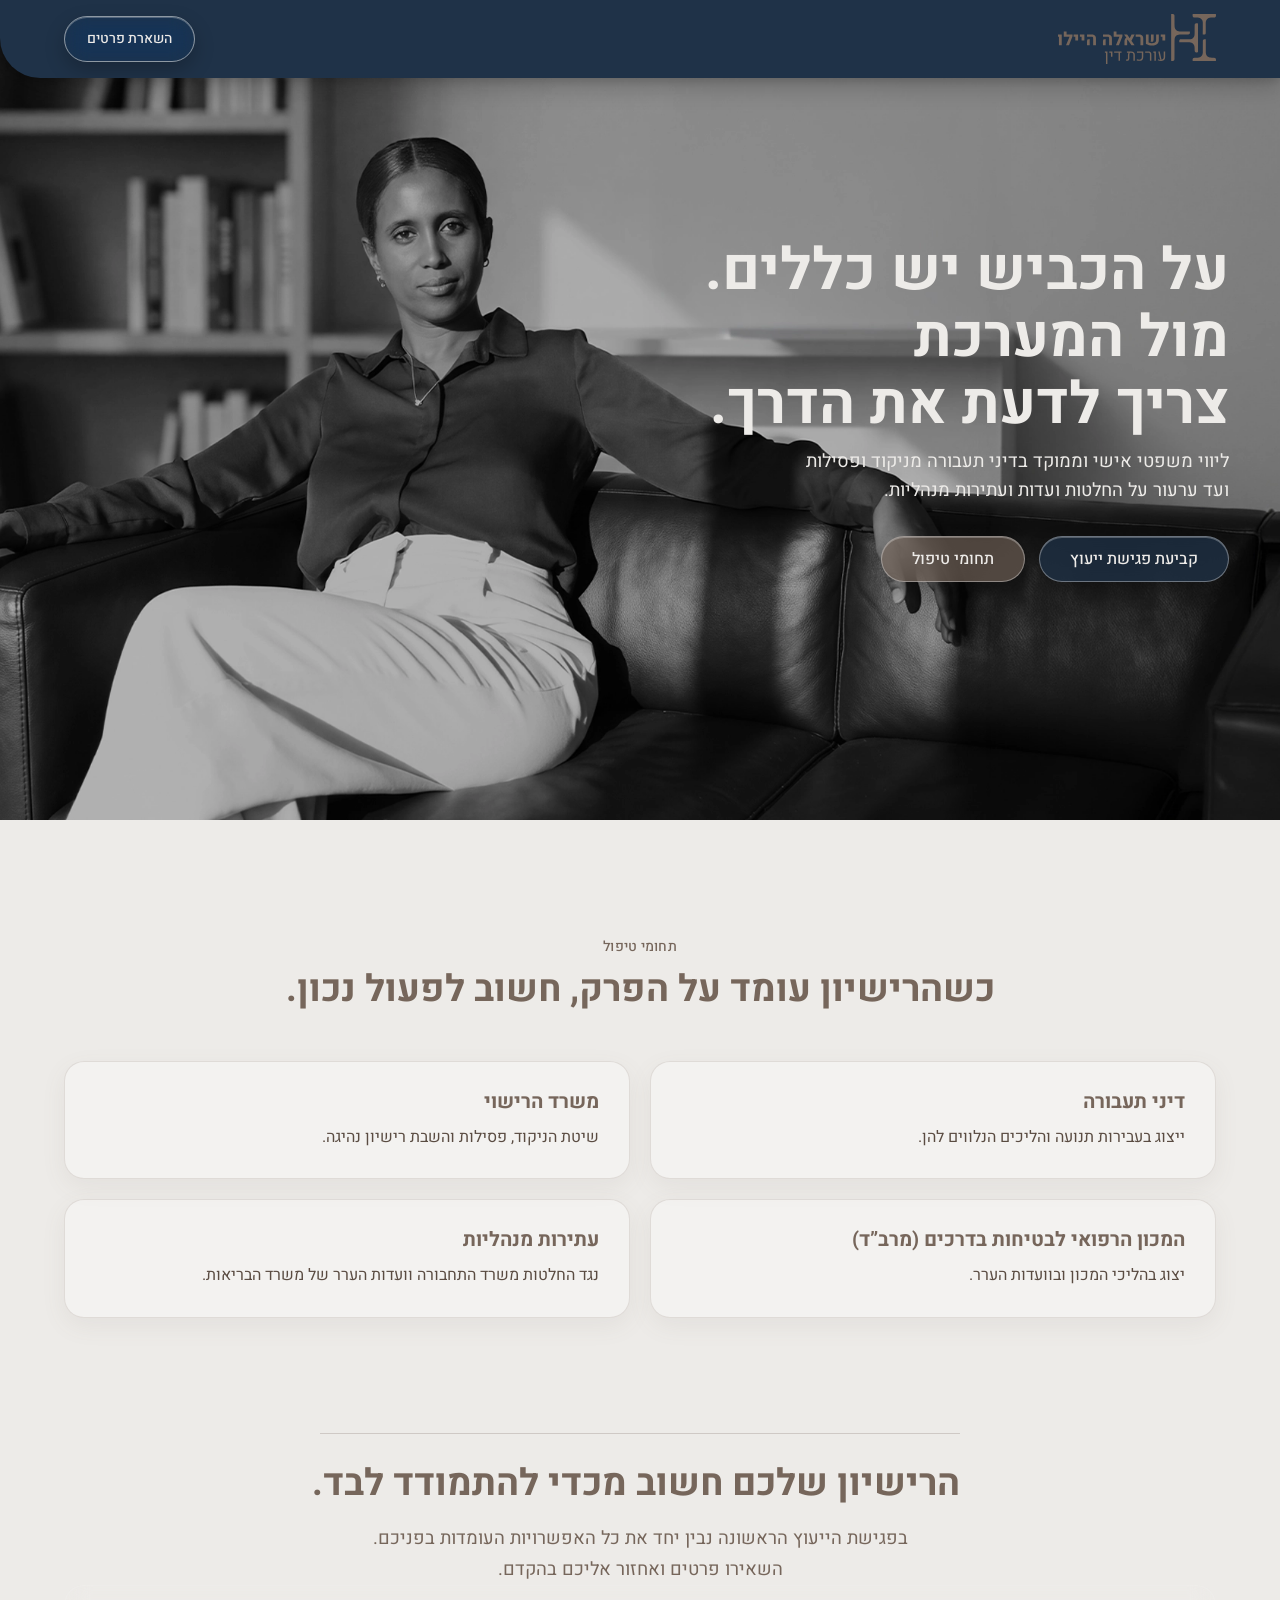
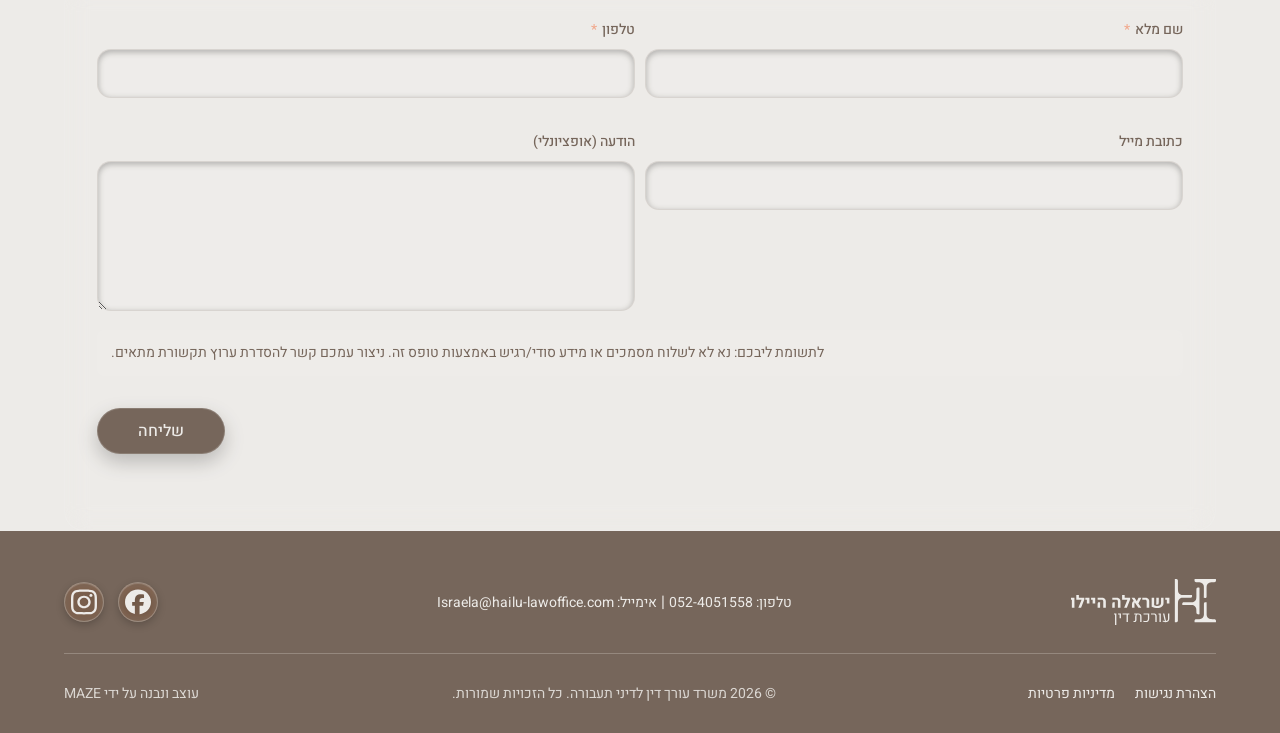
==== index.html @ 89abc69c "Update index.html" ====
<!DOCTYPE html>
<html lang="he" dir="rtl">
<head> 
  <meta charset="UTF-8">
  <meta name="viewport" content="width=device-width, initial-scale=1">
  <title>ישראלה היילו | עורכת דין לדיני תעבורה</title>
  <meta name="description" content="ליווי משפטי אישי וממוקד בדיני תעבורה — פסילות רישיון, ועדות ערר, מרכ״ד ועתירות מנהליות. עו״ד ישראלה היילו.">
  <link rel="canonical" href="https://PLACEHOLDER-DOMAIN.co.il/">

  <!-- Open Graph -->
  <meta property="og:type" content="website">
  <meta property="og:locale" content="he_IL">
  <meta property="og:site_name" content="ישראלה היילו | עורכת דין">
  <meta property="og:title" content="ישראלה היילו | עורכת דין לדיני תעבורה">
  <meta property="og:description" content="ליווי משפטי אישי וממוקד בדיני תעבורה — פסילות רישיון, ועדות ערר, מרב״ד ועתירות מנהליות.">
  <meta property="og:url" content="https://PLACEHOLDER-DOMAIN.co.il/">
  <meta property="og:image" content="https://PLACEHOLDER-DOMAIN.co.il/assets/images/hero-mobile.webp">

  <link rel="icon" href="assets/icons/favicon-new.svg" type="image/svg+xml">

  <!-- Fonts: Heebo, weights 400/500/700 -->
  <link rel="preconnect" href="https://fonts.googleapis.com">
  <link rel="preconnect" href="https://fonts.gstatic.com" crossorigin>
  <link href="https://fonts.googleapis.com/css2?family=Heebo:wght@400;500;700&display=swap" rel="stylesheet">

  <!-- Preload the hero image (same asset used at every breakpoint now) -->
  <link rel="preload" as="image" href="assets/images/hero-mobile.webp" fetchpriority="high">

  <link rel="stylesheet" href="css/reset.css">
  <link rel="stylesheet" href="css/variables.css">
  <link rel="stylesheet" href="css/styles.css">
</head>
<body>

  <a href="#main" class="skip-link sr-only-focusable">דלג לתוכן הראשי</a>

  <header class="site-header">
    <div class="container site-header__inner">
      <a href="#hero" class="site-header__logo-link" aria-label="ישראלה היילו, עורכת דין — לעמוד הבית">
        <img src="assets/icons/logo.svg" alt="ישראלה היילו, עורכת דין" class="site-header__logo">
      </a>
      <a href="#contact" class="btn btn--primary btn--glass site-header__cta">השארת פרטים</a>
    </div>
  </header>

  <main id="main">

    <!-- ============ HERO ============ -->
    <section class="hero" id="hero" aria-label="פתיחה">
      <div class="hero__media">
        <img
          src="assets/images/hero-mobile.webp"
          alt="עורכת דין ישראלה היילו עומדת בלבוש מקצועי ומחזיקה תיק עור עם לוגו המשרד"
          class="hero__image"
          width="1000"
          height="1674"
          fetchpriority="high"
        >
      </div>

      <div class="hero__content container">
        <div class="hero__text-col">
          <div class="hero__intro">
<h1 class="hero__heading">
  <span class="hero__heading-desktop">על הכביש יש כללים.<br>מול המערכת<br>צריך לדעת את הדרך.</span>
  <span class="hero__heading-mobile">על הכביש יש כללים.<br>מול המערכת<br>צריך לדעת את הדרך.</span>
</h1>
            <p class="hero__subheading">
              ליווי משפטי אישי וממוקד בדיני תעבורה מניקוד ופסילות<br class="desktop-break"> ועד ערעור על החלטות ועדות ועתירות מנהליות.
            </p>
          </div>
          <div class="hero__actions">
            <a href="#contact" class="btn btn--primary btn--glass">קביעת פגישת ייעוץ</a>
            <a href="#services" class="btn btn--secondary btn--glass">תחומי טיפול</a>
          </div>
        </div>
      </div>
    </section>

    <!-- ============ SERVICES ============ -->
    <section class="services" id="services" aria-labelledby="services-heading">
      <div class="container">
        <div class="services__intro">
          <p class="eyebrow">תחומי טיפול</p>
          <h2 id="services-heading">כשהרישיון עומד על הפרק,<br class="services__break"> חשוב לפעול נכון.</h2>
        </div>

        <ul class="services__grid">
          <li class="service-card">
            <h3>דיני תעבורה</h3>
            <p>ייצוג בעבירות תנועה והליכים הנלווים להן.</p>
          </li>
          <li class="service-card">
            <h3>משרד הרישוי </h3>
            <p>שיטת הניקוד, פסילות והשבת רישיון נהיגה.</p>
          </li>
          <li class="service-card">
            <h3>המכון הרפואי לבטיחות בדרכים (מרב”ד)</h3>
            <p>יצוג בהליכי המכון ובוועדות הערר.</p>
          </li>
          <li class="service-card">
            <h3>עתירות מנהליות </h3>
            <p>נגד החלטות משרד התחבורה וועדות הערר של משרד הבריאות.</p>
          </li>
        </ul>
        <p class="sr-only">
          תוכן ארבעת הכרטיסים לעיל הוא placeholder זהה זמנית וימולא בנפרד על ידי בעלת האתר.
        </p>
      </div>
    </section>

    <!-- ============ CTA + CONTACT FORM ============ -->
    <section class="cta" id="contact" aria-labelledby="cta-heading">
      <div class="container cta__grid">
        <div class="cta__text">
          <h2 id="cta-heading">הרישיון שלכם חשוב מכדי להתמודד לבד.</h2>
          <p>בפגישת הייעוץ הראשונה נבין יחד את כל האפשרויות העומדות בפניכם.<br> השאירו פרטים ואחזור אליכם בהקדם.</p>
        </div>

<form class="contact-form" id="contact-form" action="/contact" novalidate aria-labelledby="cta-heading">

  <input type="text" name="botcheck" style="display:none" tabindex="-1" autocomplete="off" aria-hidden="true">

  <div class="form-field form-field--name">
            <label for="name">שם מלא <span class="required-marker" aria-hidden="true">*</span></label>
            <input
              type="text"
              id="name"
              name="name"
              autocomplete="name"
              required
              aria-required="true"
              aria-describedby="name-error"
            >
            <span class="form-error" id="name-error" role="alert"></span>
          </div>

          <div class="form-field form-field--phone">
            <label for="phone">טלפון <span class="required-marker" aria-hidden="true">*</span></label>
            <input
              type="tel"
              id="phone"
              name="phone"
              autocomplete="tel"
              inputmode="numeric"
              pattern="[0-9\-+\s]*"
              required
              aria-required="true"
              aria-describedby="phone-error"
            >
            <span class="form-error" id="phone-error" role="alert"></span>
          </div>

          <div class="form-field form-field--email">
         <label for="email">כתובת מייל</label>
<input
  type="email"
  id="email"
  name="email"
  autocomplete="email"
  aria-describedby="email-error"
>
            <span class="form-error" id="email-error" role="alert"></span>
          </div>

          <div class="form-field form-field--message">
            <label for="message">הודעה (אופציונלי)</label>
            <textarea id="message" name="message" rows="4"></textarea>
          </div>

 <p class="form-privacy-note">
  לתשומת ליבכם: נא לא לשלוח מסמכים או מידע סודי/רגיש באמצעות טופס זה.
  <span class="privacy-note-break">ניצור עמכם קשר להסדרת ערוץ תקשורת מתאים.</span>
</p>

          <button type="submit" class="btn btn--submit">
            <span class="btn-label">שליחה</span>
            <span class="btn-spinner" aria-hidden="true"></span>
          </button>

          <div class="form-status" id="form-status" role="status" aria-live="polite"></div>
        </form>
      </div>
    </section>

  </main>

  <!-- ============ FOOTER ============ -->
  <footer class="site-footer">
    <div class="container">
      <div class="site-footer__top">
        <a href="#hero" aria-label="ישראלה היילו, עורכת דין — לעמוד הבית">
          <img src="assets/icons/logo-cream.svg" alt="ישראלה היילו, עורכת דין" class="site-footer__logo">
        </a>

        <p class="site-footer__contact">
          <a href="tel:+972524051558">טלפון: 052-4051558</a>
          <span aria-hidden="true"> | </span>
          <a href="mailto:Israela@hailu-lawoffice.com">אימייל: Israela@hailu-lawoffice.com</a>
        </p>

        <div class="social-row">
          <!-- FACEBOOK -->
          <a
            class="social-btn"
            href="https://www.facebook.com/people/עורכת-דין-ישראלה-היילו/61592994821496/?mibextid=wwXIfr&rdid=1VkRCuHmCIwS7mlK&share_url=https%3A%2F%2Fwww.facebook.com%2Fshare%2F185nBxqpr6%2F%3Fmibextid%3DwwXIfr%26ref%3D1"
            target="_blank"
            rel="noopener"
            aria-label="פייסבוק של ישראלה היילו, עורכת דין (נפתח בכרטיסייה חדשה)"
          >
            <svg viewBox="0 0 21 20" fill="none" xmlns="http://www.w3.org/2000/svg" aria-hidden="true">
              <path fill="currentColor" d="M10.5 0C4.70113 0 0 4.4772 0 10C0 14.6896 3.39023 18.6248 7.96363 19.7056V13.056H5.79847V10H7.96363V8.6832C7.96363 5.2796 9.58105 3.702 13.0897 3.702C13.755 3.702 14.9029 3.8264 15.3724 3.9504V6.7204C15.1246 6.6956 14.6941 6.6832 14.1595 6.6832C12.4379 6.6832 11.7726 7.3044 11.7726 8.9192V10H15.2023L14.6131 13.056H11.7726V19.9268C16.9718 19.3288 21.0004 15.1128 21.0004 10C21 4.4772 16.2989 0 10.5 0Z"/>
            </svg>
          </a>

          <!-- INSTAGRAM -->
          <a
            class="social-btn"
            href="https://www.instagram.com/israelahailu_law/"
            target="_blank"
            rel="noopener"
            aria-label="אינסטגרם של ישראלה היילו, עורכת דין (נפתח בכרטיסייה חדשה)"
          >
            <svg viewBox="0 0 21 20" fill="none" xmlns="http://www.w3.org/2000/svg" aria-hidden="true">
              <path fill="currentColor" d="M10.5 1.80078C13.3055 1.80078 13.6377 1.8125 14.741 1.85937C15.7664 1.90234 16.3201 2.06641 16.6893 2.20313C17.1773 2.38281 17.5301 2.60156 17.8951 2.94922C18.2643 3.30078 18.4898 3.63281 18.6785 4.09766C18.8221 4.44922 18.9943 4.98047 19.0395 5.95312C19.0887 7.00781 19.101 7.32422 19.101 9.99219C19.101 12.6641 19.0887 12.9805 19.0395 14.0313C18.9943 15.0078 18.8221 15.5352 18.6785 15.8867C18.4898 16.3516 18.2602 16.6875 17.8951 17.0352C17.526 17.3867 17.1773 17.6016 16.6893 17.7813C16.3201 17.918 15.7623 18.082 14.741 18.125C13.6336 18.1719 13.3014 18.1836 10.5 18.1836C7.69453 18.1836 7.36231 18.1719 6.25899 18.125C5.23359 18.082 4.67988 17.918 4.31074 17.7813C3.82266 17.6016 3.46992 17.3828 3.10488 17.0352C2.73574 16.6836 2.51016 16.3516 2.32148 15.8867C2.17793 15.5352 2.00566 15.0039 1.96055 14.0313C1.91133 12.9766 1.89902 12.6602 1.89902 9.99219C1.89902 7.32031 1.91133 7.00391 1.96055 5.95312C2.00566 4.97656 2.17793 4.44922 2.32148 4.09766C2.51016 3.63281 2.73984 3.29688 3.10488 2.94922C3.47402 2.59766 3.82266 2.38281 4.31074 2.20313C4.67988 2.06641 5.2377 1.90234 6.25899 1.85937C7.36231 1.8125 7.69453 1.80078 10.5 1.80078ZM10.5 0C7.64942 0 7.29258 0.0117188 6.17285 0.0585938C5.05723 0.105469 4.29024 0.277344 3.62578 0.523438C2.93262 0.78125 2.34609 1.12109 1.76367 1.67969C1.17715 2.23438 0.820313 2.79297 0.549609 3.44922C0.291211 4.08594 0.110742 4.8125 0.0615234 5.875C0.0123047 6.94531 0 7.28516 0 10C0 12.7148 0.0123047 13.0547 0.0615234 14.1211C0.110742 15.1836 0.291211 15.9141 0.549609 16.5469C0.820313 17.207 1.17715 17.7656 1.76367 18.3203C2.34609 18.875 2.93262 19.2188 3.62168 19.4727C4.29024 19.7188 5.05313 19.8906 6.16875 19.9375C7.28848 19.9844 7.64531 19.9961 10.4959 19.9961C13.3465 19.9961 13.7033 19.9844 14.823 19.9375C15.9387 19.8906 16.7057 19.7188 17.3701 19.4727C18.0592 19.2188 18.6457 18.875 19.2281 18.3203C19.8105 17.7656 20.1715 17.207 20.4381 16.5508C20.6965 15.9141 20.877 15.1875 20.9262 14.125C20.9754 13.0586 20.9877 12.7188 20.9877 10.0039C20.9877 7.28906 20.9754 6.94922 20.9262 5.88281C20.877 4.82031 20.6965 4.08984 20.4381 3.45703C20.1797 2.79297 19.8229 2.23438 19.2363 1.67969C18.6539 1.125 18.0674 0.78125 17.3783 0.527344C16.7098 0.28125 15.9469 0.109375 14.8313 0.0625C13.7074 0.0117188 13.3506 0 10.5 0Z"/>
              <path fill="currentColor" d="M10.5 4.86328C7.52227 4.86328 5.10645 7.16406 5.10645 10C5.10645 12.8359 7.52227 15.1367 10.5 15.1367C13.4777 15.1367 15.8936 12.8359 15.8936 10C15.8936 7.16406 13.4777 4.86328 10.5 4.86328ZM10.5 13.332C8.56816 13.332 7.00137 11.8398 7.00137 10C7.00137 8.16016 8.56816 6.66797 10.5 6.66797C12.4318 6.66797 13.9986 8.16016 13.9986 10C13.9986 11.8398 12.4318 13.332 10.5 13.332Z"/>
              <path fill="currentColor" d="M17.366 4.6601C17.366 5.32416 16.8 5.85932 16.1068 5.85932C15.4096 5.85932 14.8477 5.32025 14.8477 4.6601C14.8477 3.99603 15.4137 3.46088 16.1068 3.46088C16.8 3.46088 17.366 3.99994 17.366 4.6601Z"/>
            </svg>
          </a>
        </div>
      </div>

      <hr class="site-footer__divider">

      <div class="site-footer__legal">
        <nav aria-label="קישורים משפטיים" class="site-footer__legal-links">
          <a href="accessibility-statement.html">הצהרת נגישות</a>
          <a href="privacy-policy.html">מדיניות פרטיות</a>
        </nav>

        <p class="site-footer__copyright">© 2026 משרד עורך דין לדיני תעבורה. כל הזכויות שמורות.</p>

        <a href="https://bymaze.co.il" target="_blank" rel="noopener" class="site-footer__credit">
          עוצב ונבנה על ידי MAZE
        </a>
      </div>
    </div>
  </footer>

  <script src="js/main.js"></script>
</body>
</html>
---- css/variables.css ----
/* =========================================================
   DESIGN TOKENS
   מבוסס על מפרט Figma מאושר. כל הערכים המסומנים "מדויק"
   הגיעו ישירות מהלקוחה. ערכים המסומנים "משוער" הם הערכה
   הנדסית סבירה (glass/shadow) שממתינה לאישור סופי מול Figma.
   ========================================================= */
:root {
  /* ---- Brand colors (מדויק) ---- */
  --color-navy: #1F3248;
  --color-navy-rgb: 31, 50, 72;
  --color-brown: #76665B;
  --color-brown-rgb: 118, 102, 91;
  --color-cream: #EDEBE8;
  --color-cream-rgb: 237, 235, 232;

  /* ---- Derived text colors ----
     נבדק ידנית מול ניגודיות WCAG AA (חובה לפי בריף הנגישות):
     brown-on-cream ≈ 4.6:1 (עובר AA לטקסט רגיל)
     cream-on-navy  ≈ 11:1 (עובר AAA)
     cream-on-brown ≈ 4.6:1 (עובר AA לטקסט רגיל) */
  --color-text-on-cream: var(--color-brown);
  --color-text-on-dark: var(--color-cream);
  --color-text-muted-on-dark: rgba(var(--color-cream-rgb), 0.78);

  /* ---- Typography ---- */
  --font-family: "Heebo", "Segoe UI", system-ui, -apple-system, sans-serif;
  --fw-regular: 400;
  --fw-medium: 500;
  --fw-bold: 700;

  --fs-h1: clamp(2rem, 1.4rem + 2.8vw, 4.1rem);
  --fs-h2: clamp(1.5rem, 1.2rem + 1.4vw, 2.35rem);
  --fs-h3: clamp(1.05rem, 0.95rem + 0.4vw, 1.25rem);
  --fs-body-lg: clamp(1rem, 0.93rem + 0.3vw, 1.15rem);
  --fs-body: 1rem;
  --fs-small: 0.875rem;
  --fs-eyebrow: 0.875rem;

  --lh-heading: 1.2;
  --lh-body: 1.65;

  /* ---- Layout ---- */
  --container-max: 1280px;
  --container-padding-inline: clamp(20px, 5vw, 80px);
  --section-padding-block: clamp(56px, 9vw, 120px);

  /* ---- Radius (מדויק היכן שצוין) ---- */
  --radius-pill: 999px;
  --radius-card: 20px;
  --radius-header-corner: 37px; /* מדויק — פינה שמאלית-תחתונה של ה-Header */
  --radius-field: 14px;

  /* ---- Shadows (משוער, glassmorphism סטנדרטי) ---- */
  --shadow-drop-btn: 0 8px 20px rgba(0, 0, 0, 0.22);
  --shadow-drop-card: 0 4px 18px rgba(0, 0, 0, 0.12);
  --shadow-inner-field:
    inset 0 2px 6px rgba(0, 0, 0, 0.28),
    inset 0 1px 0 rgba(255, 255, 255, 0.06);
  --shadow-focus: 0 0 0 3px rgba(255, 255, 255, 0.9), 0 0 0 5px var(--color-navy);

  /* ---- Glass effect (משוער) ---- */
  --glass-blur: 12px;
  --glass-bg-on-photo: rgba(var(--color-cream-rgb), 0.16);
  --glass-border-on-photo: rgba(255, 255, 255, 0.35);
  --glass-bg-card: rgba(255, 255, 255, 0.08);
  --glass-border-card: rgba(255, 255, 255, 0.18);

  /* ---- Motion ---- */
  --ease-standard: cubic-bezier(0.4, 0, 0.2, 1);
  --duration-fast: 150ms;
  --duration-base: 250ms;

  /* ---- Z-index scale ---- */
  --z-header: 50;
  --z-skiplink: 100;
}
---- css/styles.css ----
/* =========================================================
   BASE
   ========================================================= */
html {
  scroll-padding-top: 100px;
  scroll-behavior: smooth;
}

body {
  font-family: var(--font-family);
  font-weight: var(--fw-regular);
  font-size: var(--fs-body);
  line-height: var(--lh-body);
  background: var(--color-cream);
  color: var(--color-text-on-cream);
  overflow-x: hidden;
}

.container {
  max-width: var(--container-max);
  margin-inline: auto;
  padding-inline: var(--container-padding-inline);
}

h1, h2, h3 {
  font-weight: var(--fw-bold);
  line-height: var(--lh-heading);
}

h2 { font-size: var(--fs-h2); }
h3 { font-size: var(--fs-h3); }

a:focus-visible,
button:focus-visible,
input:focus-visible,
textarea:focus-visible {
  outline: 3px solid var(--color-navy);
  outline-offset: 3px;
  border-radius: 4px;
}

.hero :focus-visible,
.cta :focus-visible {
  outline: 3px solid var(--color-cream);
  outline-offset: 3px;
}

/* =========================================================
   SKIP LINK (a11y)
   ========================================================= */
.skip-link {
  position: fixed;
  inset-inline-start: 12px;
  top: 12px;
  z-index: var(--z-skiplink);
  background: var(--color-navy);
  color: var(--color-cream);
  padding: 12px 20px;
  border-radius: 10px;
  font-weight: var(--fw-medium);
  transform: translateY(-150%);
  transition: transform var(--duration-base) var(--ease-standard);
}

.skip-link:focus {
  transform: translateY(0);
}

/* =========================================================
   BUTTONS
   ========================================================= */
.btn {
  display: inline-flex;
  align-items: center;
  justify-content: center;
  gap: 8px;
  height: 46px;
  box-sizing: border-box;
  padding: 15px 30px;
  border-radius: var(--radius-pill);
  font-weight: var(--fw-medium);
  font-size: var(--fs-body);
  white-space: nowrap;
  transition: transform var(--duration-fast) var(--ease-standard),
              box-shadow var(--duration-fast) var(--ease-standard),
              background-color var(--duration-fast) var(--ease-standard);
}

.btn:hover { transform: translateY(-2px); }
.btn:active { transform: translateY(0); }

.btn--glass {
  backdrop-filter: blur(var(--glass-blur)) saturate(160%);
  -webkit-backdrop-filter: blur(var(--glass-blur)) saturate(160%);
  box-shadow: var(--shadow-drop-btn), inset 0 1px 0 rgba(255, 255, 255, 0.25);
  border: 1px solid var(--glass-border-on-photo);
}

.btn--primary {
  background: rgba(var(--color-navy-rgb), 0.72);
  color: var(--color-cream);
}
.btn--primary:hover { background: rgba(var(--color-navy-rgb), 0.85); }

.btn--secondary {
  background: rgba(var(--color-brown-rgb), 0.62);
  color: var(--color-cream);
}
.btn--secondary:hover { background: rgba(var(--color-brown-rgb), 0.78); }

.btn--submit {
  width: 100%;
  background: var(--color-brown);
  color: var(--color-cream);
  backdrop-filter: blur(6px);
  -webkit-backdrop-filter: blur(6px);
  box-shadow: var(--shadow-drop-btn);
  border: 1px solid rgba(255, 255, 255, 0.15);
  position: relative;
}
.btn--submit:hover { background: #857567; }
.btn--submit:disabled { opacity: 0.7; cursor: not-allowed; transform: none; }

.btn-spinner {
  display: none;
  width: 16px;
  height: 16px;
  border-radius: 50%;
  border: 2px solid rgba(237, 235, 232, 0.4);
  border-top-color: var(--color-cream);
  animation: spin 0.7s linear infinite;
}
.is-loading .btn-spinner { display: inline-block; }
.is-loading .btn-label { opacity: 0.85; }

@keyframes spin {
  to { transform: rotate(360deg); }
}

/* =========================================================
   HEADER
   בסיסי לכל הרוחבים: פינה מעוגלת גדולה יותר, אפקט זכוכית
   (שקיפות + blur) וצל עדין — זהה במובייל ובדסקטופ.
   ========================================================= */
.site-header {
  position: fixed;      /* היה: sticky */
  top: 0;
  left: 0;               /* חדש */
  right: 0;               /* חדש */
  z-index: var(--z-header);
  background: var(--color-navy);
  border-bottom-left-radius: 40px;
  box-shadow:
    0 8px 24px rgba(0, 0, 0, 0.22),
    0 3px 8px rgba(0, 0, 0, 0.12);
}

.site-header__inner {
  display: flex;
  align-items: center;
  justify-content: space-between;
  gap: 16px;
  padding-block: 14px;
  /* ללא max-width של .container — כדי שבמסכים רחבים מאוד הלוגו
     והכפתור ימשיכו להתרווח יחסית לרוחב המסך ולא יישארו "תקועים"
     צמודים זה לזה במרכז. */
  max-width: none;
}

.site-header__logo-link {
  display: inline-flex;
  align-items: center;
}

.site-header__logo {
  height: 50px;
  width: auto;
}
.site-header__cta {
  height: 46px;
  box-sizing: border-box;
  padding-inline: 22px;
  font-size: var(--fs-small);
  background: transparent;
  color: var(--color-cream);
  border: 1.5px solid rgba(237, 235, 232, 0.55);
}
.site-header__cta:hover {
  background: rgba(237, 235, 232, 0.1);
  border-color: var(--color-cream);
}

/* =========================================================
   HERO — BASE (מובייל, ברירת מחדל)
   כותרת + טקסט במרכז למעלה, רווח, כפתורים למטה.
   התמונה משמשת כרקע מלא של הסקשן ותמיד נראית במלואה
   (object-fit: contain — לא נחתכת, לא נמתחת).
   גובה הסקשן נשלט במקום אחד: --hero-height-mobile.
   ========================================================= */
/* =========================================================
   HERO — EDITABLE VALUES
   כאן אפשר לשלוט בקלות על הטיפוגרפיה וגודל התמונה
   ========================================================= */

.hero {
  /* ---------- TYPOGRAPHY ---------- */

  /* רווח בין האותיות */
  --hero-letter-spacing-heading: 0px;
  --hero-letter-spacing-text: 0px;

  /* רווח בין השורות */
  --hero-line-height-heading: 1.15;
  --hero-line-height-text: 1.6;

  /* ---------- IMAGE SIZE ---------- */

  /* הגדלת התמונה במובייל */
  --hero-image-scale-mobile: 1.35;

  /* הגדלת התמונה בדסקטופ */
  --hero-image-scale-desktop: 1.50;
   }

/* =========================================================
   HERO — BASE / MOBILE
   ========================================================= */

.hero {
  position: relative;
  background: var(--color-cream);

  /*
   * גובה הסקשן במובייל
   */
  min-height: 760px;

  display: flex;
  align-items: stretch;
  overflow: hidden;

  /*
   * חשוב:
   * מונע מה-padding להגדיל את האלמנט מעבר לגובה שהוגדר.
   */
  box-sizing: border-box;
}

/* =========================================================
   HERO — IMAGE
   ========================================================= */

.hero__media {
  position: absolute;
  inset: 0;
  z-index: 0;

  display: flex;
  align-items: center;
  justify-content: center;

  overflow: hidden;
}

.hero__image {
  width: 100%;
  height: 100%;

  object-fit: contain;
  object-position: center center;

  /*
   * הגדלת התמונה במובייל.
   * שנה את --hero-image-scale-mobile
   * כדי להגדיל / להקטין.
   */
  transform: scale(var(--hero-image-scale-mobile));
}

/* =========================================================
   HERO — CONTENT
   ========================================================= */

.hero__content {
  position: relative;
  z-index: 2;

  width: 100%;
  min-height: 0;

  /*
   * חשוב מאוד:
   * ה-content מקבל את גובה ה-hero עצמו.
   */
  height: 760px;

  display: flex;
  flex-direction: column;

  /*
   * כותרת למעלה,
   * כפתורים למטה.
   */
  justify-content: space-between;

  padding-block: 34px 3px;

  box-sizing: border-box;
}

.hero__text-col {
  width: 100%;
  text-align: center;
}

.hero__intro {
  display: flex;
  flex-direction: column;
}

.hero__heading {
  font-size: var(--fs-h1);
  color: var(--color-cream);   /* היה: var(--color-brown); */
  margin-block-end: 8px;
  letter-spacing: var(--hero-letter-spacing-heading);
  line-height: var(--hero-line-height-heading);
}

.hero__heading-desktop {
  display: none;
}

.hero__heading-mobile {
  display: block;
}

.hero__subheading {
  font-size: var(--fs-body-lg);
  color: var(--color-cream);   /* היה: var(--color-text-on-cream); */
  max-width: none;
  margin-inline: auto;
  letter-spacing: var(--hero-letter-spacing-text);
  line-height: var(--hero-line-height-text);
}
.desktop-break {
  display: none;
}

@media (min-width: 761px) {
  .desktop-break {
    display: inline;
  }
}

/* =========================================================
   HERO — BUTTONS
   ========================================================= */

.hero__actions {
  position: relative;
  z-index: 3;

  display: flex;
  flex-direction: column;
  align-items: stretch;

  gap: 10px;

  width: 100%;
  max-width: 320px;

  margin-inline: auto;

  /*
   * הכפתורים יושבים בתחתית הסקשן
   * ונכנסים מעט לתוך התמונה.
   */
transform: translateY(0);}

.hero__actions .btn--primary {
  order: 1;
}

.hero__actions .btn--secondary {
  order: 2;
}
/* =========================================================
   HERO — DESKTOP
   ========================================================= */

@media (min-width: 1025px) {
  .hero {
    direction: ltr;
    height: 820px;
    min-height: 820px;
    max-height: 820px;
    display: flex;
    flex-direction: row;
    align-items: stretch;

    /* חדש — התמונה כרקע מלא של הסקשן */
    background-image: url('../assets/images/hero-desktop.webp');
    background-size: cover;
    background-position: center;
    background-repeat: no-repeat;
  }

  .hero__media {
    display: none; /* לא צריך יותר את עמודת התמונה הנפרדת */
  }

  .hero__content {
    order: 1;
    flex: 1 1 100%;      /* היה: flex: 0 0 65%; */
    max-width: 100%;      /* היה: max-width: 65%; */
    min-height: 0;
    height: auto;
    display: flex;
    flex-direction: column;
    align-items: center;
    justify-content: center;
    padding-inline:
      clamp(28px, 4vw, 56px)
      clamp(20px, 2.5vw, 40px);
    padding-block: 0;
    box-sizing: border-box;
    direction: rtl;
    /* הוסר: transform: translateX(50px); — לא רלוונטי יותר כשהתוכן תופס רוחב מלא */
  }

  .hero__content .hero__heading-desktop {
    display: inline;
  }

  .hero__content .hero__heading-mobile {
    display: none;
  }
   
.hero__text-col {
  width: 100%;
  max-width: 620px;
  margin-inline-start: 0;      /* היה: auto */
  margin-inline-end: auto;     /* היה: 0 */
  text-align: right;
}

  .hero__intro {
    display: block;
  }

  /* חדש — צבע הטקסט הופך לקרם על גבי התמונה */
  .hero__heading {
    color: var(--color-cream);
  }

  .hero__subheading {
    color: var(--color-cream);
    margin-inline: 0;
    margin-block-end: 30px;
  }

.hero__actions {
  position: relative;
  display: flex;
  flex-direction: row;
  align-items: center;
  justify-content: flex-start;
  gap: 14px;
  width: auto;
  max-width: none;
  margin-inline-start: 0;      /* היה: margin-inline: 0; */
  margin-inline-end: auto;     /* חדש */
  transform: none;
  direction: rtl;
}

  .hero__actions .btn--primary {
    order: 1;
  }

  .hero__actions .btn--secondary {
    order: 2;
  }
}

/* =========================================================
   HERO — TABLET / SMALL DESKTOP
   ========================================================= */

@media (min-width: 761px) and (max-width: 1024px) {

  .hero {
    direction: ltr;
    height: calc(100svh - 120px);
    min-height: 520px;
    max-height: none;

    display: flex;
    flex-direction: row;
    align-items: stretch;

    background-image: url('../assets/images/hero-tablet.webp');
    background-size: cover;
    background-position: center;
    background-repeat: no-repeat;
  }

  .hero__media {
    display: none;
  }

  .hero__content {
    order: 1;
    flex: 1 1 100%;
    max-width: 100%;
    min-height: 0;

    /* חשוב — לא 760px */
    height: auto;

    display: flex;
    flex-direction: column;
    align-items: center;
    justify-content: center;

    padding-inline: 28px;
    padding-block: 0;

    box-sizing: border-box;
    direction: rtl;
  }

  .hero__content .hero__heading-desktop {
    display: inline;
  }

  .hero__content .hero__heading-mobile {
    display: none;
  }

  .hero__text-col {
    width: 100%;
    max-width: 480px;

    margin-inline-start: 0;
    margin-inline-end: auto;

    text-align: right;
  }

  .hero__intro {
    display: block;
  }

  .hero__heading {
    color: var(--color-cream);
  }

  .hero__subheading {
    color: var(--color-cream);
    margin-inline: 0;
    margin-block-end: 30px;
  }

  .hero__actions {
    position: relative;

    display: flex;
    flex-direction: row;
    align-items: center;
    justify-content: flex-start;

    gap: 14px;

    width: auto;
    max-width: none;

    margin-inline-start: 0;
    margin-inline-end: auto;

    transform: none;
    direction: rtl;
  }

  .hero__actions .btn--primary {
    order: 1;
  }

  .hero__actions .btn--secondary {
    order: 2;
  }
}

/* =========================================================
   SERVICES SECTION
   ========================================================= */
.services {
  background: var(--color-cream);
  padding-block: var(--section-padding-block);
}

.services__intro {
  text-align: center;
  max-width: 900px;
  margin-inline: auto;
  margin-block-end: 48px;
}

.services__break {
  display: none; /* בדסקטופ: שורה אחת */
}

.eyebrow {
  font-size: var(--fs-eyebrow);
  font-weight: var(--fw-medium);
  color: var(--color-brown);
  margin-block-end: 10px;
  letter-spacing: 0.02em;
}

.services h2 {
  color: var(--color-brown);
}

.services__grid {
  display: grid;
  grid-template-columns: repeat(2, 1fr);
  gap: 20px;
}

.service-card {
  background: rgba(255, 255, 255, 0.34);
  border: 1px solid rgba(var(--color-brown-rgb), 0.16);
  border-radius: var(--radius-card);
  padding: 28px 30px;
  box-shadow:
    0 8px 24px rgba(var(--color-brown-rgb), 0.08);
}

.service-card h3 {
  color: var(--color-brown);
  margin-block-end: 10px;
}

.service-card p {
  color: #5A4C42;
  font-size: var(--fs-body);
}

.cta__text {
  width: 100%;
  max-width: 640px;
  margin-inline: auto;
  text-align: center;
   padding-top: 28px;
  border-top: 1px solid rgba(var(--color-brown-rgb), 0.25);
}

.cta__text h2 {
  color: var(--color-brown);
  margin-block-end: 18px;
  text-align: center;
}
.cta__text p {
  color: var(--color-brown);
  font-size: var(--fs-body-lg);
  max-width: none;
  margin-inline: auto;
  text-align: center;
}


/* =========================================================
   CTA — TABLET + DESKTOP
   ========================================================= */

@media (min-width: 761px) {

  .cta__text h2 {
    white-space: nowrap;
  }

}


.contact-form {
  width: 100%;
  margin-inline: auto;
  background: rgba(255, 255, 255, 0.04);
  border: 1px solid rgba(255, 255, 255, 0.08);
  backdrop-filter: blur(var(--glass-blur));
  -webkit-backdrop-filter: blur(var(--glass-blur));
  border-radius: var(--radius-card);
  padding: 32px;
  text-align: right;
  display: flex;
  flex-direction: column;
}

/* סדר בסיס (מובייל): שם, טלפון, מייל, הודעה, ואז הערת פרטיות/כפתור/סטטוס בסוף */
.form-field--name    { order: 1; }
.form-field--phone   { order: 2; }
.form-field--email   { order: 3; }
.form-field--message { order: 4; }
.contact-form .form-privacy-note { order: 10; }
.contact-form .btn--submit       { order: 11; }
.contact-form .form-status       { order: 12; }

.form-field {
  margin-block-end: 12px;
}

.form-field label {
  display: block;
  font-size: var(--fs-small);
  font-weight: var(--fw-medium);
  color: var(--color-brown);
  margin-block-end: 8px;
}

.form-field input,
.form-field textarea {
  width: 100%;
  padding: 10px 14px;
  border-radius: var(--radius-field);
  border: 1px solid rgba(var(--color-brown-rgb), 0.18);
  background: rgba(255, 255, 255, 0.05);
  color: var(--color-brown);
  box-shadow: var(--shadow-inner-field);
}

.form-field input::placeholder,
.form-field textarea::placeholder {
  color: rgba(var(--color-brown-rgb), 0.55);
}

.form-field textarea {
  resize: vertical;
  min-height: 96px;
}

.form-field input:invalid[data-touched="true"],
.form-field textarea:invalid[data-touched="true"] {
  border-color: #E29578;
}

.form-error {
  display: block;
  min-height: 1.2em;
  font-size: var(--fs-small);
  color: #F1A98D;
  margin-block-start: 6px;
}

.required-marker {
  color: #F1A98D;
  margin-inline-start: 2px;
}

.form-privacy-note {
  font-size: var(--fs-small);
  color: var(--color-brown);
  background: rgba(255, 255, 255, 0.04);
  border-inline-start: 3px solid rgba(237, 235, 232, 0.4);
  padding: 12px 14px;
  border-radius: 8px;
  margin-block-end: 22px;
  line-height: 1.6;
}

.form-status {
  margin-block-start: 14px;
  font-size: var(--fs-small);
  font-weight: var(--fw-medium);
  min-height: 1.4em;
}

.form-status[data-state="success"] { color: #9FD8B6; }
.form-status[data-state="error"] { color: #F1A98D; }

/* =========================================================
   FOOTER
   ========================================================= */

.site-footer {
  background: var(--color-brown);
  padding-block: 48px 28px;
  color: var(--color-cream);
}

.site-footer__top {
  display: flex;
  flex-wrap: wrap;
  align-items: center;
  justify-content: space-between;
  gap: 24px;
}

.site-footer__logo {
  height: 46px;
  width: auto;
   color: var(--color-cream);
}

.site-footer__contact a {
  color: var(--color-cream);
  font-size: var(--fs-small);
  transition: opacity var(--duration-fast);
}

.site-footer__contact a:hover {
  opacity: 0.7;
}

.site-footer__divider {
  border: none;
  border-top: 1px solid rgba(237, 235, 232, 0.25);
  margin-block: 28px;
}

.site-footer__legal {
  display: flex;
  flex-wrap: wrap;
  align-items: center;
  justify-content: space-between;
  gap: 16px;
}

.site-footer__legal-links {
  display: flex;
  gap: 20px;
  font-size: var(--fs-small);
}

.site-footer__legal-links a {
  color: var(--color-cream);
  transition: opacity var(--duration-fast);
}

.site-footer__legal-links a:hover,
.site-footer__legal-links a:focus-visible {
  opacity: 0.65;
  text-decoration: underline;
}

.site-footer__copyright {
  font-size: var(--fs-small);
  color: rgba(237, 235, 232, 0.85);
}

.site-footer__credit {
  font-size: var(--fs-small);
  color: rgba(237, 235, 232, 0.85);
  transition: opacity var(--duration-fast);
}

.site-footer__credit:hover,
.site-footer__credit:focus-visible {
  opacity: 0.65;
  text-decoration: underline;
}
/* =========================================================
   SOCIAL ICONS — exact spec supplied by client, מוקטן ב-2px
   ========================================================= */
.social-row{
  display:flex;
  flex-direction:row;
  align-items:center;
  justify-content:center;
  gap:14px;
}
.social-btn{
  width:40px;
  height:40px;
  display:flex;
  align-items:center;
  justify-content:center;
  text-decoration:none;
  border-radius:50%;
background: rgba(237,235,232,0.02);
border: 1px solid rgba(237,235,232,0.28);
  backdrop-filter:blur(4px) saturate(180%);
  -webkit-backdrop-filter:blur(4px) saturate(180%);
  box-shadow:
    0 3px 8px rgba(0,0,0,0.20),
    inset 0 1px 0 rgba(255,255,255,0.15);
  color: var(--color-cream);
  -webkit-tap-highlight-color:
    rgba(237,235,232,0.15);
  transition: transform var(--duration-fast) var(--ease-standard);
}
.social-btn:hover,
.social-btn:focus-visible{
  transform: translateY(-2px);
}
.social-btn svg{
  width:26px;
  height:26px;
  display:block;
  filter:drop-shadow(
    0 2px 4px rgba(0,0,0,0.25)
  );
}
@media (max-height:700px){
  .social-btn{
    width:36px;
    height:36px;
  }
  .social-btn svg{
    width:23px;
    height:23px;
  }
}

/* =========================================================
   LEGAL PAGES (accessibility statement / privacy policy)
   ========================================================= */
.legal-page {
  padding-block: 140px 96px;
}

.legal-page .container {
  max-width: 820px;
}

.legal-page h1 {
  font-size: var(--fs-h1);
  color: var(--color-brown);
  margin-block-end: 12px;
}

.legal-page__updated {
  font-size: var(--fs-small);
  color: rgba(var(--color-brown-rgb), 0.8);
  margin-block-end: 40px;
}

.legal-page section {
  margin-block-end: 36px;
}

.legal-page h2 {
  font-size: 1.35rem;
  color: var(--color-brown);
  margin-block-end: 12px;
}

.legal-page p,
.legal-page li {
  color: #4A4038;
  margin-block-end: 12px;
}

.legal-page ul {
  padding-inline-start: 1.4em;
  list-style: disc;
}

.legal-page .placeholder {
  display: inline-block;
  background: rgba(var(--color-brown-rgb), 0.12);
  border: 1px dashed rgba(var(--color-brown-rgb), 0.5);
  border-radius: 6px;
  padding: 2px 8px;
  font-size: 0.92em;
}

.legal-page__back {
  display: inline-flex;
  align-items: center;
  gap: 6px;
  margin-block-end: 32px;
  color: var(--color-brown);
  font-weight: var(--fw-medium);
}
.legal-page__back:hover { text-decoration: underline; }

/* =========================================================
   RESPONSIVE — MOBILE (≤760px)
   ========================================================= */
@media (max-width: 760px) {

   .form-privacy-note {
  text-align: center;
}
   
  .site-header__inner {
    padding-block: 8px 16px;
  }

  .site-header__logo {
    height: 42px;
  }

  .site-header__cta {
    padding: 9px 16px;
    font-size: 0.8rem;
  }

  .services__intro {
    text-align: right;
    margin-inline: 0;
    max-width: none;
  }

  .services__break {
    display: block; /* במובייל: שבירת שורה אחרי הפסיק */
  }

  .services__grid {
    grid-template-columns: 1fr;
  }

  .cta__text p {
     color: var(--color-brown);
    margin-inline: auto;
  }

  .site-footer__logo {
    height: 38px; /* מובייל: 36px + 2px */
  }

.site-footer__top {
  flex-direction: column;
  text-align: center;
}

.site-footer__contact {
  display: flex;
  flex-direction: column;
  align-items: center;
  gap: 6px;
}

.site-footer__contact span[aria-hidden="true"] {
  display: none;
}

.site-footer__legal {
  flex-direction: column;
  text-align: center;
}
  /* HERO — MOBILE ONLY */
  .hero {
    min-height: 790px;
     --hero-line-height-heading: 1.0;
  }

  .hero__content {
    height: 790px;
    padding-block: 88px 0;
    box-sizing: border-box;
  }
.hero__actions {
    position: absolute;
    left: 50%;
    bottom: 28px;
    transform: translateX(-50%);
    width: 100%;
    max-width: 320px;
    margin: 0;
  }

.hero__image {
  transform: scale(1.15) translateY(20px);
   }
}

/* =========================================================
   RESPONSIVE — SMALL MOBILE (≤390px)
   ========================================================= */
@media (max-width: 390px) {
  :root {
    --container-padding-inline: 16px;
  }

  .btn {
    padding: 13px 22px;
    font-size: 0.92rem;
  }

  .contact-form {
    padding: 22px;
  }

  /* HERO — מסכים קטנים מאוד */

  .hero {
    min-height: 700px;
  }

.hero__content {
    height: 700px;
    padding-block: 28px 0;
  }
}


/* =========================================================
   DESKTOP — CONTACT FORM
   ימין: שם מלא + מייל
   שמאל: טלפון + הודעה
   ========================================================= */

@media (min-width: 761px) {

  .contact-form {
    display: flex;
    flex-direction: row;
    flex-wrap: wrap;
    align-items: flex-start;
    gap: 10px;
    direction: rtl;
  }

  .contact-form .form-field {
    flex: 0 0 calc(50% - 5px);
    width: calc(50% - 5px);
    min-width: 0;
    margin-block-end: 0;
    direction: rtl;
  }

  /* -----------------------------------------
     שורה 1
     ימין = שם מלא
     שמאל = טלפון
     ----------------------------------------- */

  .form-field--name {
    order: 1;
  }

  .form-field--phone {
    order: 2;
  }

  /* -----------------------------------------
     שורה 2
     ימין = כתובת מייל
     שמאל = הודעה
     ----------------------------------------- */

  .form-field--email {
    order: 3;
  }

  .form-field--message {
    order: 4;
  }

  /* הודעה גבוהה יותר */
  .contact-form .form-field--message textarea {
    min-height: 150px;
  }

  /* -----------------------------------------
     פרטיות / סטטוס
     ----------------------------------------- */

  .contact-form .form-privacy-note,
  .contact-form .form-status {
    flex-basis: 100%;
  }

   .contact-form .form-privacy-note {
  text-align: left;
}
   
  /* -----------------------------------------
     כפתור שליחה
     מתחת לטופס, מיושר לשמאל
     ----------------------------------------- */

.contact-form .btn--submit {
    display: flex;
    flex: 0 0 auto;
    width: auto;
    padding-inline: 40px;
    padding-block: 10px;
    margin-inline-start: auto;
    margin-inline-end: 0;
  }
}

/* =========================================================
   PREVENT HORIZONTAL SCROLL
   ========================================================= */
html,
body {
  max-width: 100%;
}
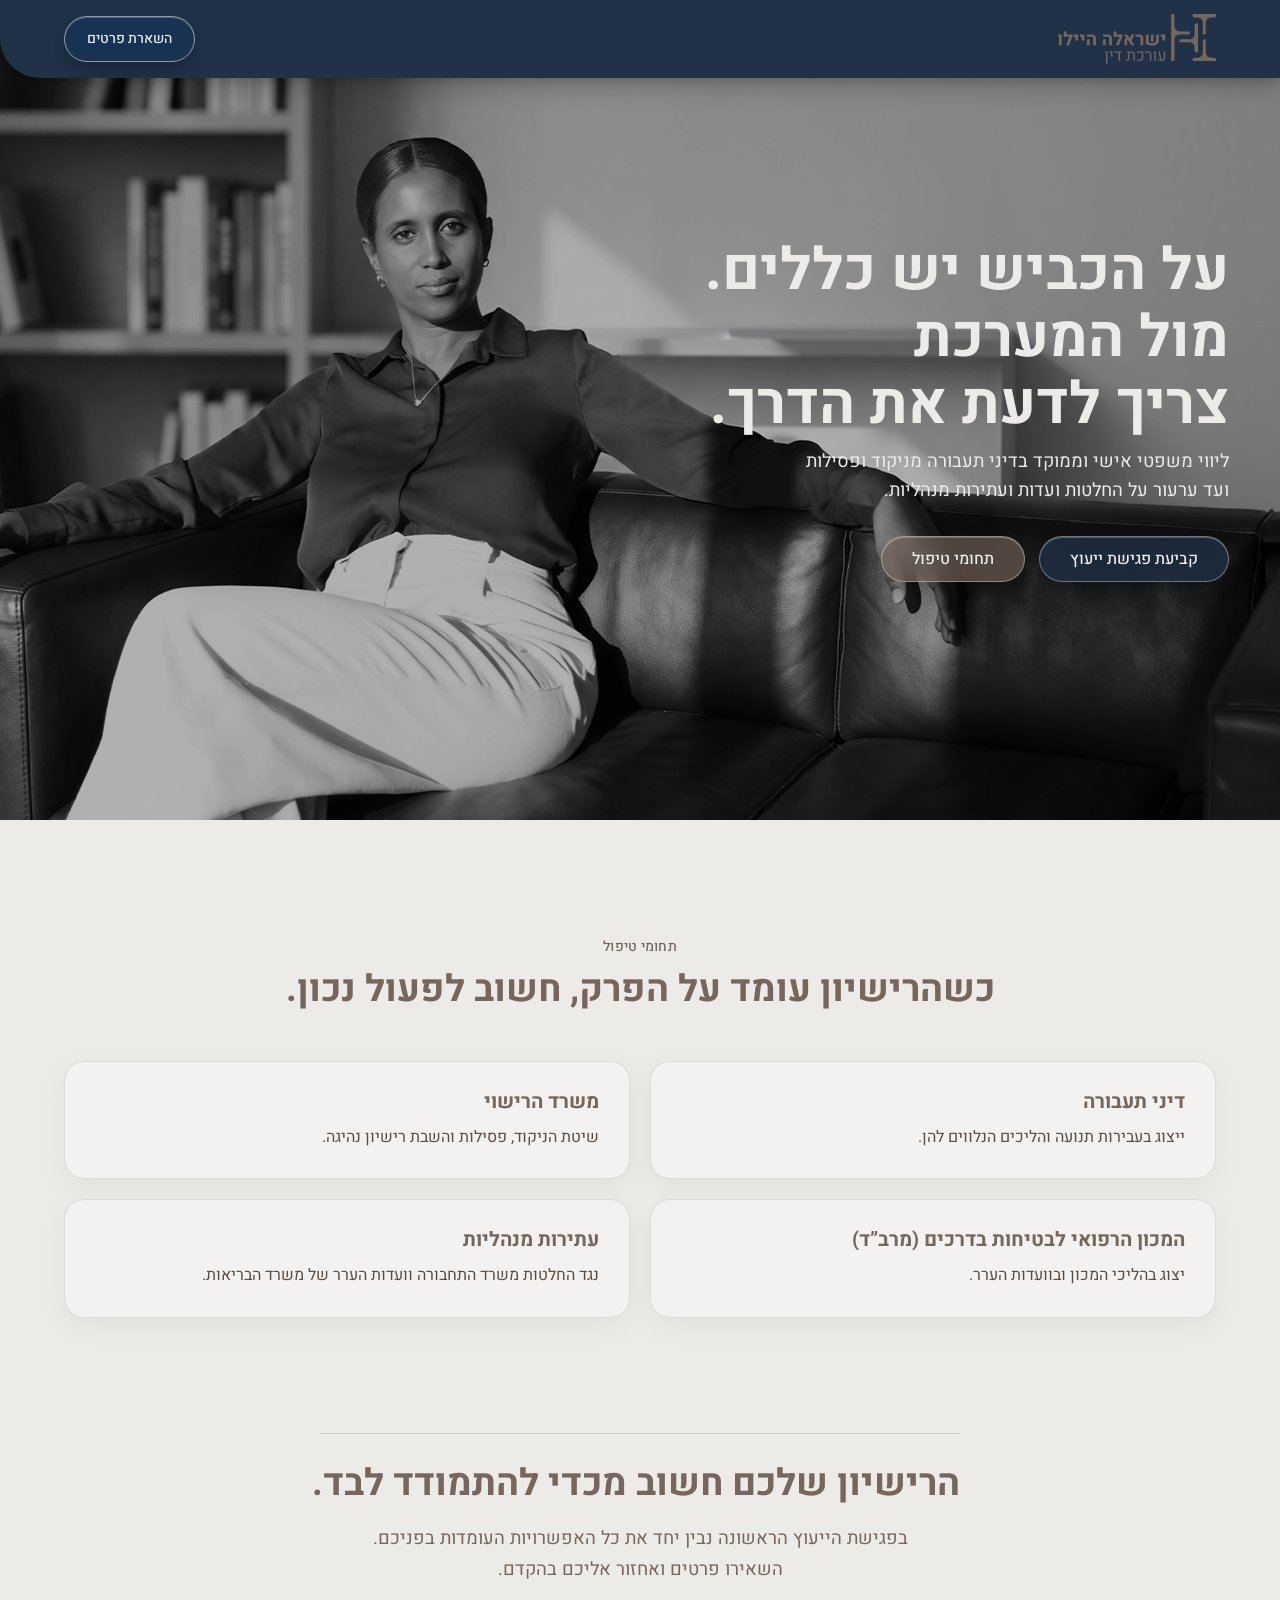
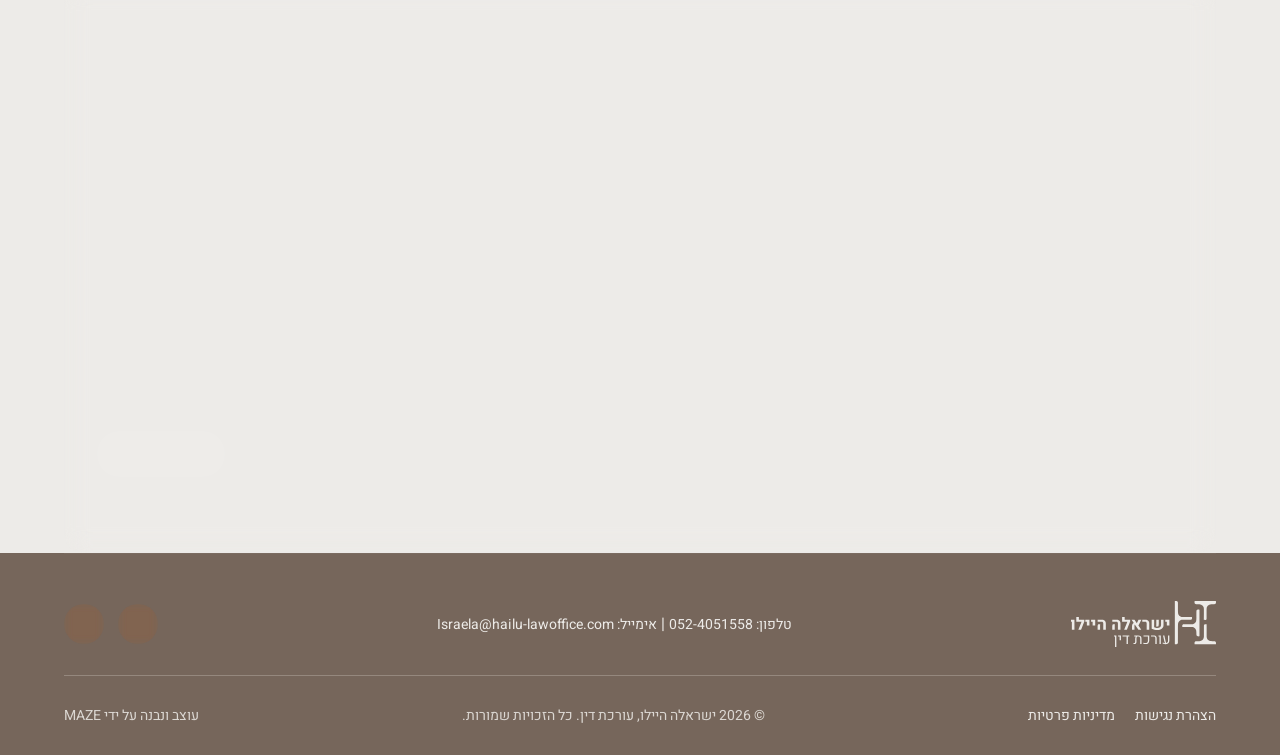
==== commit 121cee18: "Update index.html 456456" ====
--- a/index.html
+++ b/index.html
@@ -238,8 +238,8 @@
           <a href="privacy-policy.html">מדיניות פרטיות</a>
         </nav>
 
-        <p class="site-footer__copyright">© 2026 משרד עורך דין לדיני תעבורה. כל הזכויות שמורות.</p>
-
+<p class="site-footer__copyright">© 2026 ישראלה היילו, עורכת דין. כל הזכויות שמורות.</p>
+        
         <a href="https://bymaze.co.il" target="_blank" rel="noopener" class="site-footer__credit">
           עוצב ונבנה על ידי MAZE
         </a>
--- a/css/styles.css
+++ b/css/styles.css
@@ -975,6 +975,17 @@
 }
 .legal-page__back:hover { text-decoration: underline; }
 
+.privacy-note-break {
+  display: inline;
+}
+
+@media (min-width: 761px) {
+  .privacy-note-break {
+    display: block;
+  }
+}
+
+
 /* =========================================================
    RESPONSIVE — MOBILE (≤760px)
    ========================================================= */
@@ -982,6 +993,9 @@
 
    .form-privacy-note {
   text-align: center;
+}
+   .privacy-note-break {
+  display: inline;
 }
    
   .site-header__inner {
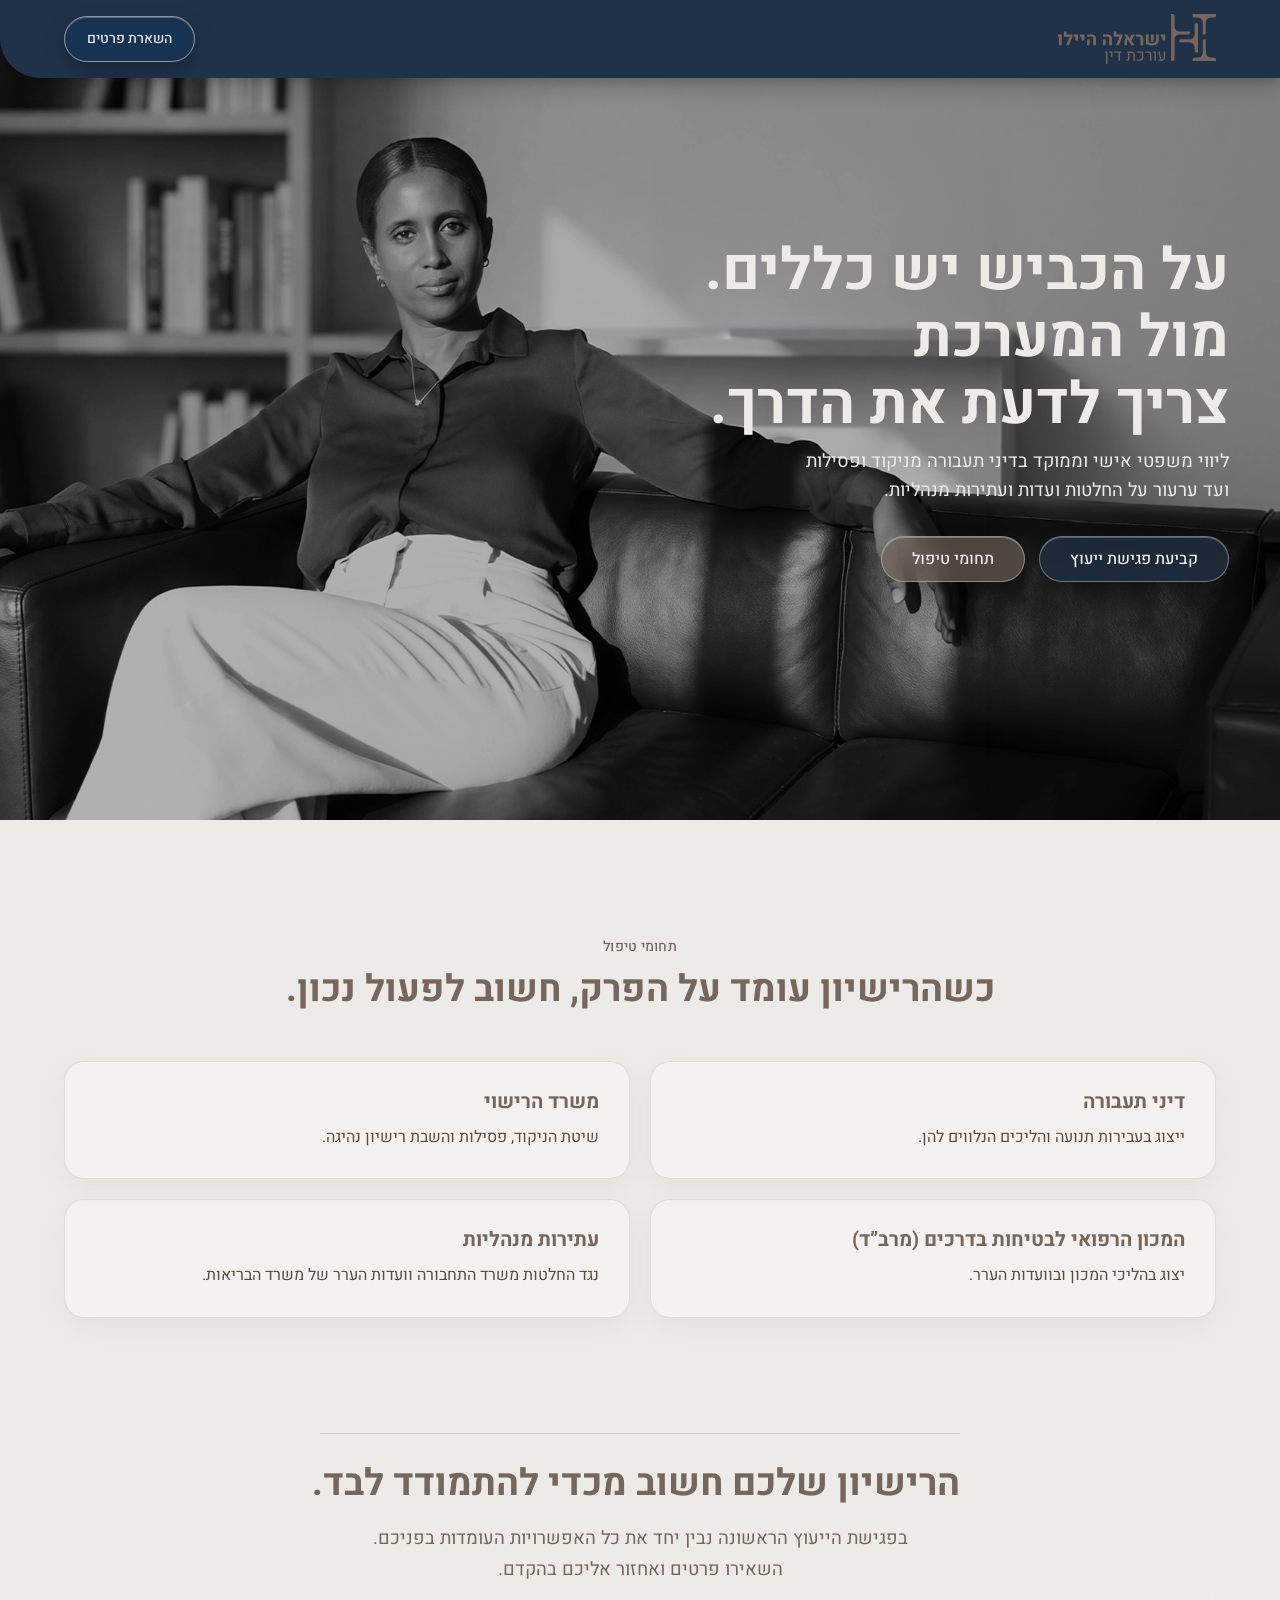
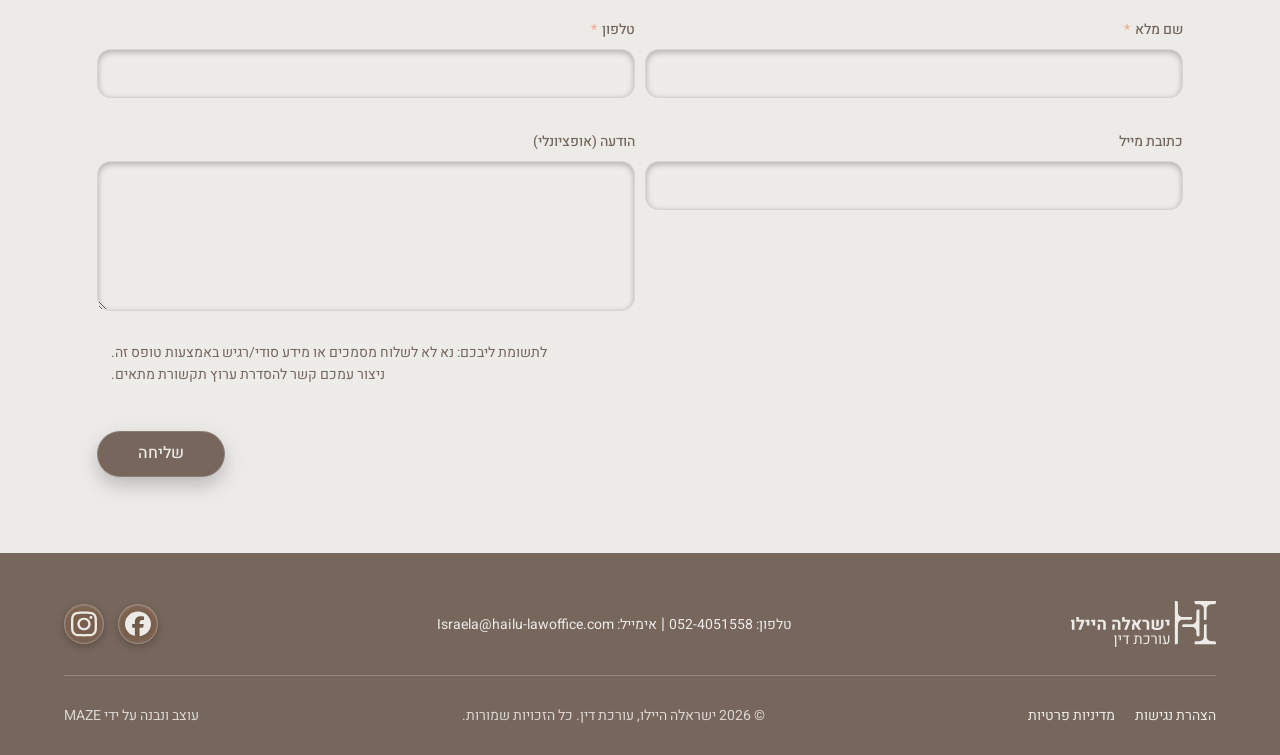
==== commit ac60826c: "Update index.html" ====
--- a/index.html
+++ b/index.html
@@ -119,8 +119,8 @@
 
 <form class="contact-form" id="contact-form" action="/contact" novalidate aria-labelledby="cta-heading">
 
-  <input type="text" name="botcheck" style="display:none" tabindex="-1" autocomplete="off" aria-hidden="true">
-
+<input type="hidden" name="botcheck" value="" autocomplete="off">
+  
   <div class="form-field form-field--name">
             <label for="name">שם מלא <span class="required-marker" aria-hidden="true">*</span></label>
             <input
@@ -190,7 +190,7 @@
     <div class="container">
       <div class="site-footer__top">
         <a href="#hero" aria-label="ישראלה היילו, עורכת דין — לעמוד הבית">
-          <img src="assets/icons/logo-cream.svg" alt="ישראלה היילו, עורכת דין" class="site-footer__logo">
+          <img src="assets/icons/logo-cream.svg" alt="" class="site-footer__logo">
         </a>
 
         <p class="site-footer__contact">
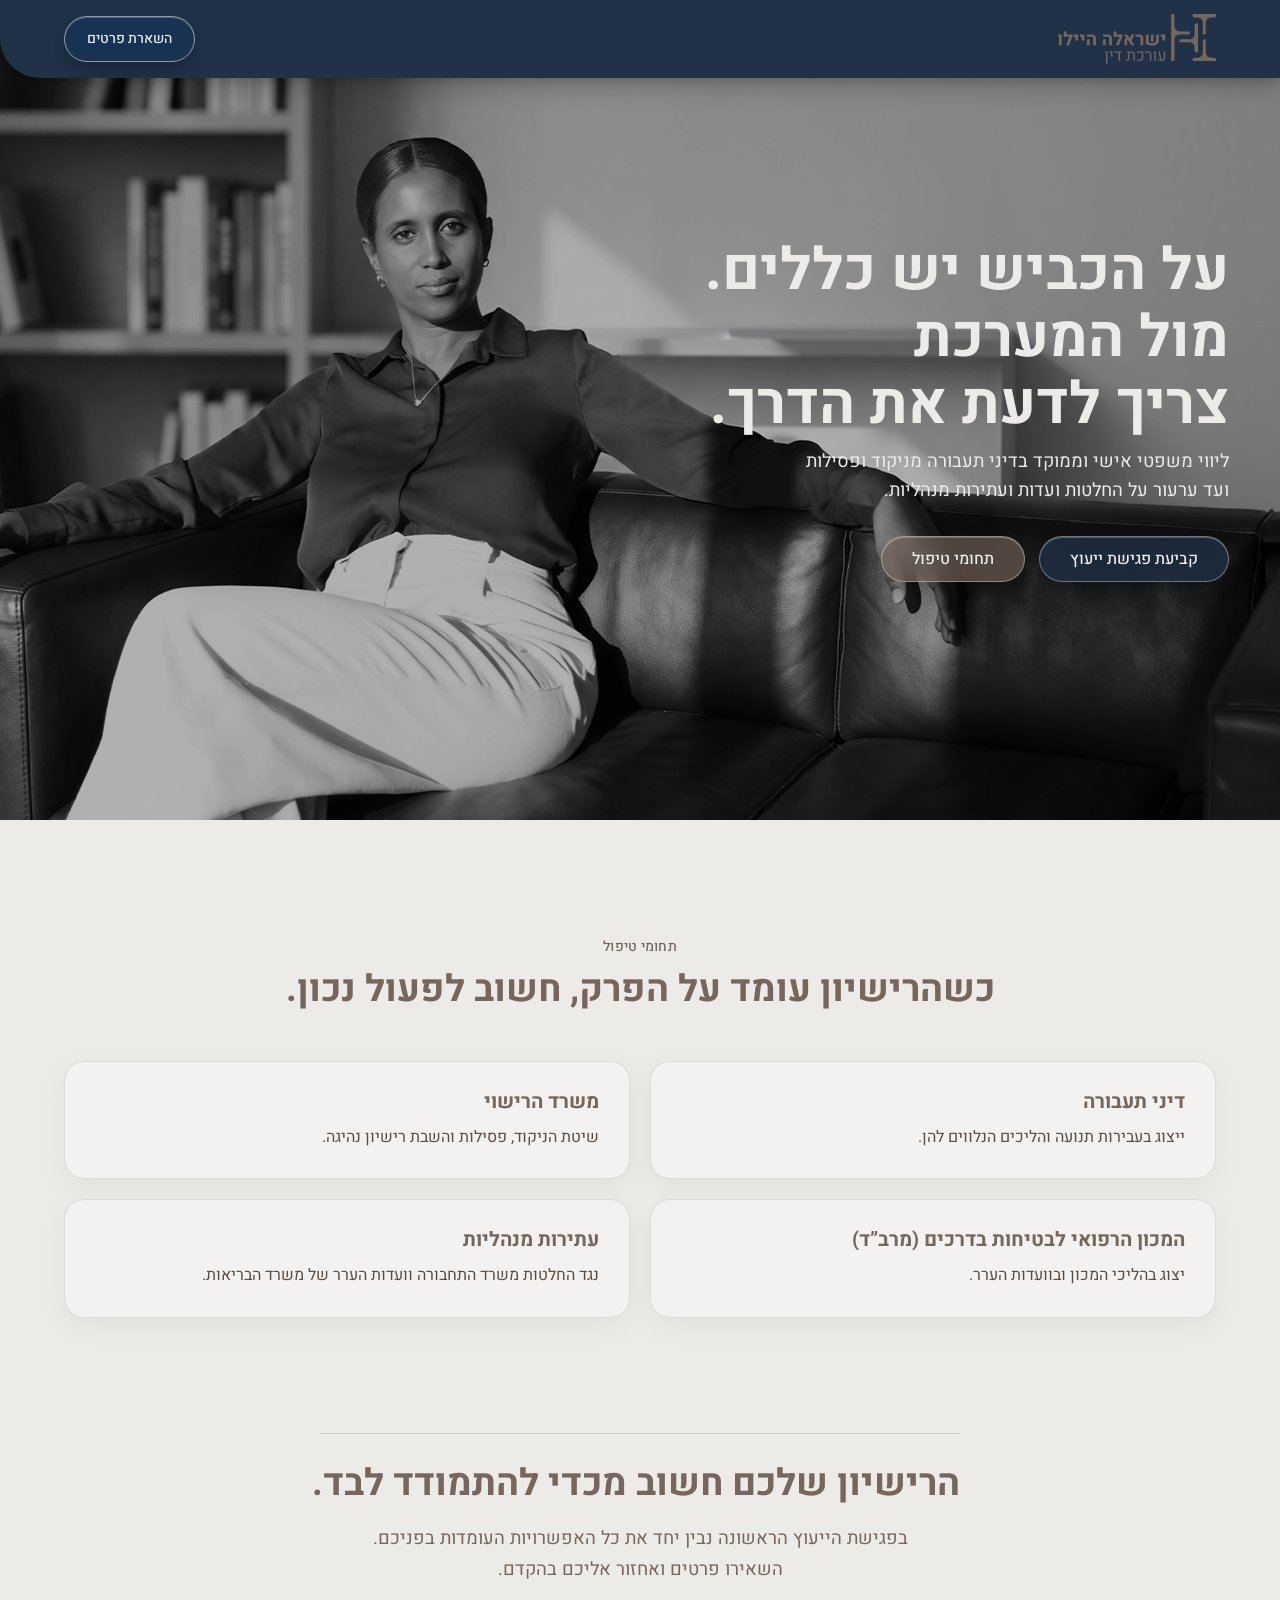
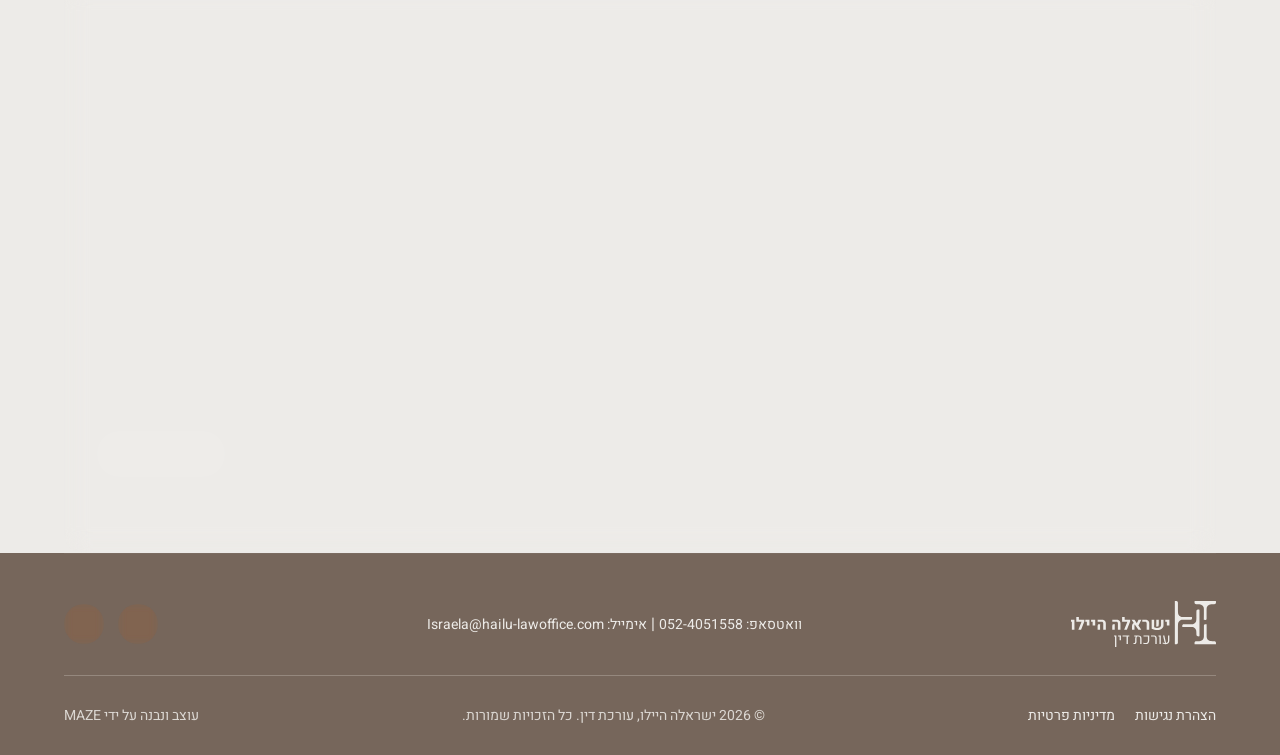
==== commit f101970a: "Update index.html סופי" ====
--- a/index.html
+++ b/index.html
@@ -194,7 +194,7 @@
         </a>
 
         <p class="site-footer__contact">
-          <a href="tel:+972524051558">טלפון: 052-4051558</a>
+          <a href="https://wa.me/972524051558?text=%D7%A9%D7%9C%D7%95%D7%9D%2C%20%D7%94%D7%92%D7%A2%D7%AA%D7%99%20%D7%93%D7%A8%D7%9A%20%D7%9B%D7%A8%D7%98%D7%99%D7%A1%20%D7%94%D7%91%D7%99%D7%A7%D7%95%D7%A8%20%D7%94%D7%93%D7%99%D7%92%D7%99%D7%98%D7%9C%D7%99%20%D7%A9%D7%9C%D7%9A%20%D7%95%D7%90%D7%A9%D7%9E%D7%97%20%D7%9C%D7%A7%D7%91%D7%9C%20%D7%99%D7%99%D7%A2%D7%95%D7%A5%20%D7%9E%D7%A9%D7%A4%D7%98%D7%99" target="_blank" rel="noopener">וואטסאפ: 052-4051558</a>
           <span aria-hidden="true"> | </span>
           <a href="mailto:Israela@hailu-lawoffice.com">אימייל: Israela@hailu-lawoffice.com</a>
         </p>
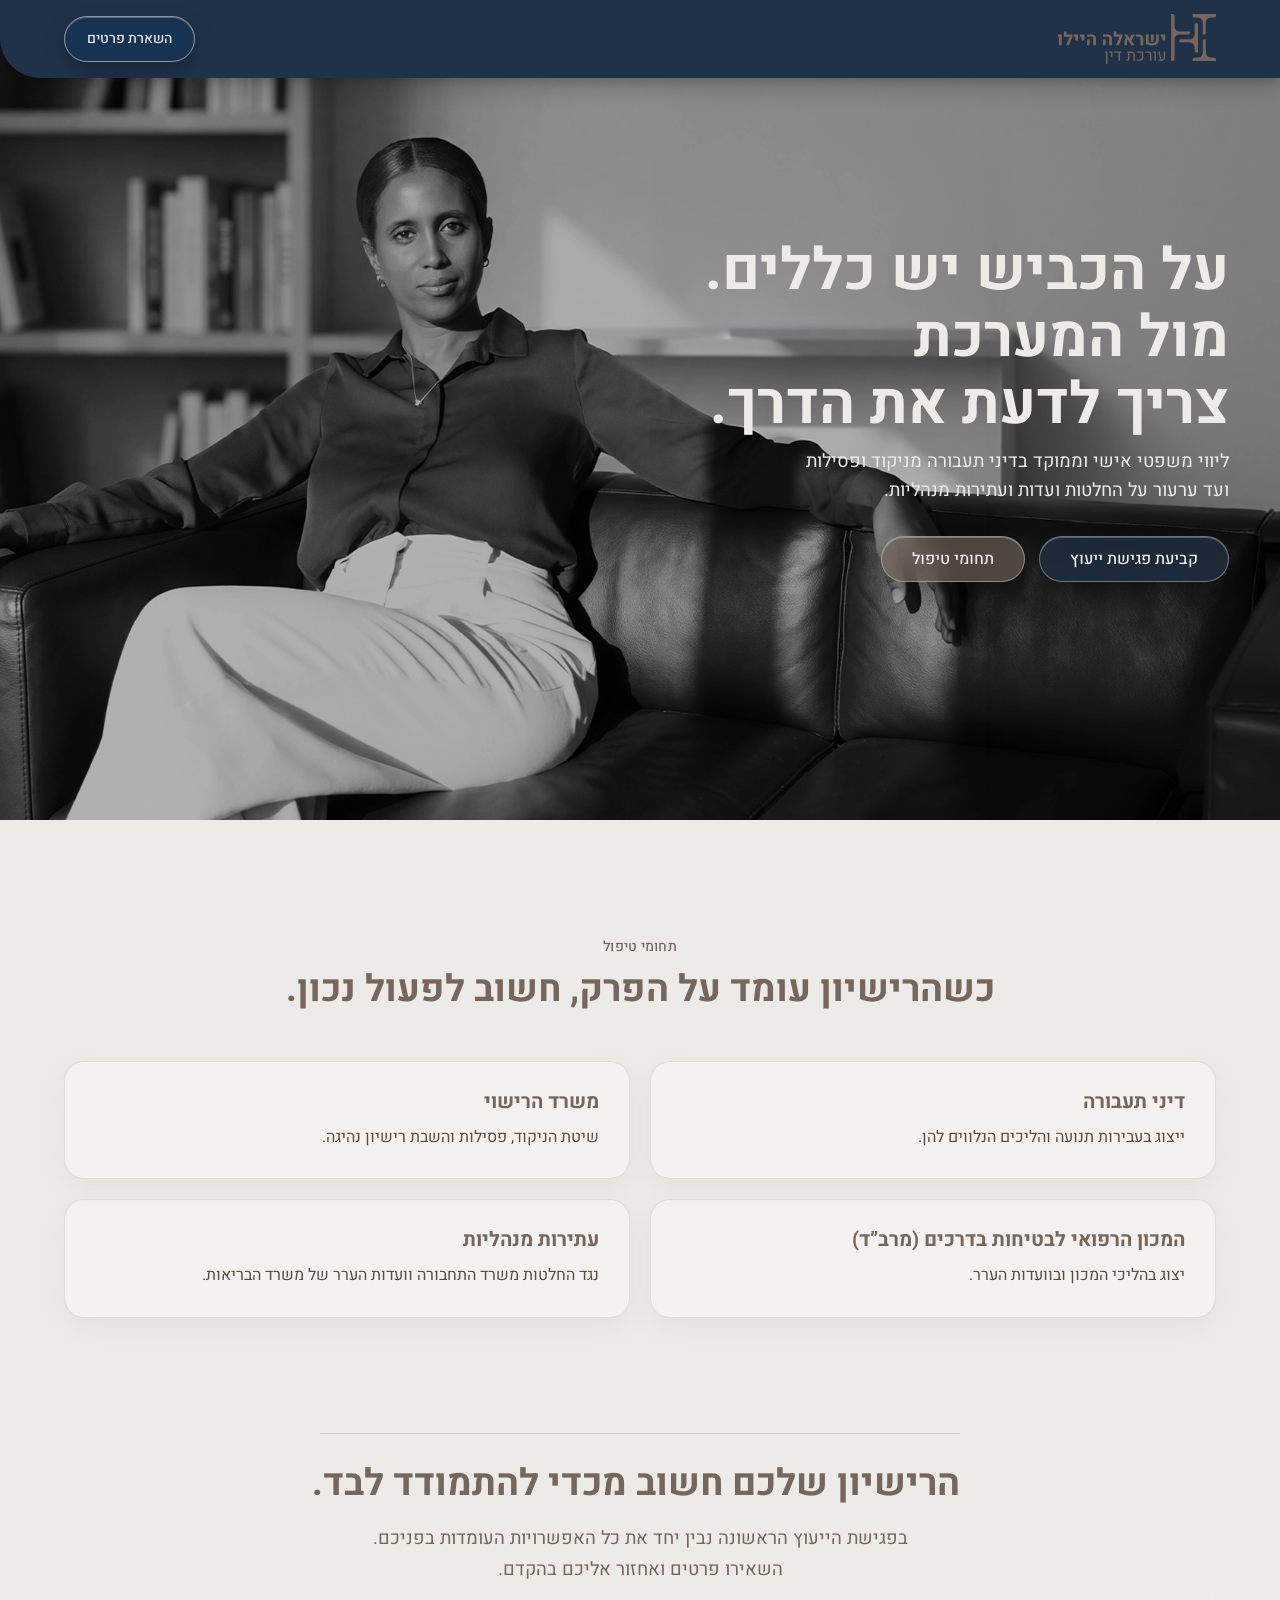
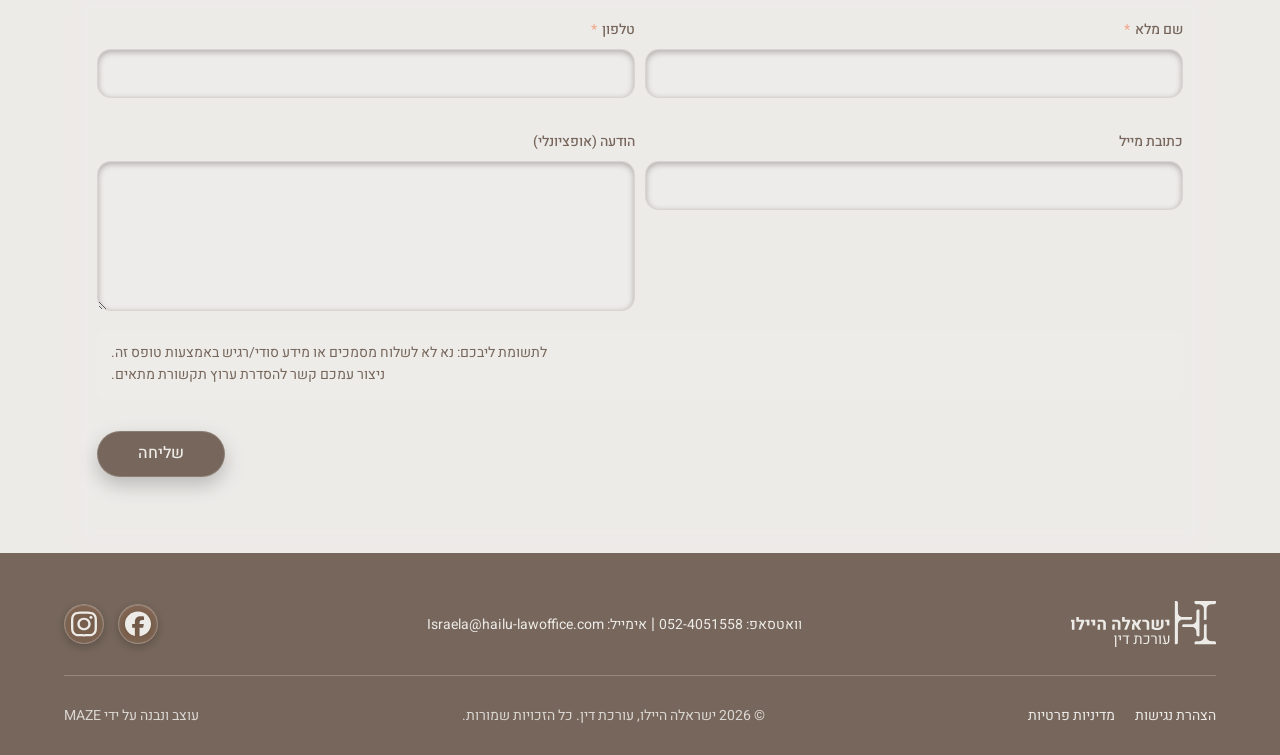
==== commit 6c6d90e2: "Update index.html סופי" ====
--- a/index.html
+++ b/index.html
@@ -1,6 +1,13 @@
 <!DOCTYPE html>
 <html lang="he" dir="rtl">
 <head> 
+<script>
+  if (location.hostname.endsWith('.pages.dev')) {
+    location.replace('https://hailu-lawoffice.com' + location.pathname);
+  }
+</script>
+
+  
   <meta charset="UTF-8">
   <meta name="viewport" content="width=device-width, initial-scale=1">
   <title>ישראלה היילו | עורכת דין לדיני תעבורה</title>
--- a/css/styles.css
+++ b/css/styles.css
@@ -1,4 +1,4 @@
-/* =========================================================
+ /* =========================================================
    BASE
    ========================================================= */
 html {
@@ -1204,3 +1204,220 @@
 body {
   max-width: 100%;
 }
+/* =========================================================
+   RESPONSIVE — MOBILE LANDSCAPE
+   מזהה טלפון (לא טאבלט/דסקטופ) שמסובב ללנדסקייפ
+   דרך גובה מסך קטן + מכשיר מגע (לא עכבר).
+   ========================================================= */
+@media (orientation: landscape) and (max-height: 500px) and (hover: none) and (pointer: coarse) {
+ 
+   
+   /* ---------- HEADER: בדיוק כמו שהיה, לא משתנה ---------- */
+
+    .site-header {
+    position: fixed;
+    background: rgb(var(--color-navy-rgb));
+  }
+   
+   .site-header__inner {
+    padding-block: 8px;
+  }
+
+  .site-header__logo {
+    height: 38px;
+  }
+
+  .site-header__cta {
+    height: 36px;
+    padding-inline: 16px;
+    font-size: 0.78rem;
+  }
+
+  /* ---------- HERO: צמוד בדיוק לגובה ה-Header, בלי רווח ---------- */
+  .hero {
+    --hero-gap-tight: clamp(10px, 3vh, 18px);
+    --hero-gap-wide: clamp(14px, 3vh, 20px);
+    --hero-landscape-bg-y: 20%;
+    direction: ltr;
+    height: 100lvh;
+    min-height: 220px;
+    max-height: none;
+    display: flex;
+    flex-direction: row;
+    align-items: stretch;
+    background-image: url('../assets/images/hero-tablet.webp');
+    background-size: 100% auto;
+    background-position: center var(--hero-landscape-bg-y);
+    background-repeat: no-repeat;
+  }
+
+  .hero__media { display: none; }
+
+   .hero__content {
+    order: 1;
+    flex: 1 1 100%;
+    max-width: 100%;
+    min-height: 0;
+    height: auto;
+    display: flex;
+    flex-direction: column;
+    align-items: center;
+    justify-content: center;
+    padding-inline: clamp(20px, 4vw, 40px);
+    padding-block: clamp(2px, 1vh, 6px);
+    box-sizing: border-box;
+    direction: rtl;
+  }
+
+  .hero__content .hero__heading-desktop { display: inline; }
+  .hero__content .hero__heading-mobile { display: none; }
+
+  .hero__text-col {
+    display: flex;
+    flex-direction: column;
+    gap: var(--hero-gap-wide);
+    width: 100%;
+    max-width: min(480px, 62%);
+    margin-inline-start: 0;
+    margin-inline-end: auto;
+    text-align: right;
+  }
+
+    .hero__intro {
+    display: flex;
+    flex-direction: column;
+    gap: var(--hero-gap-tight);   /* היה: clamp(10px, 3vh, 18px) */
+  }
+
+  /* כותרת — עוד +10% */
+  .hero__heading {
+    color: var(--color-cream);
+    font-size: clamp(1.75rem, 5.7vh, 2.9rem);
+    line-height: 1.15;
+    margin-block-end: 0;
+  }
+
+  .hero__subheading {
+    color: var(--color-cream);
+    margin-inline: 0;
+    margin-block-end: 0;
+    font-size: clamp(0.85rem, 2.3vh, 1.05rem);
+    max-width: 40ch;
+  }
+
+  /* ---------- כפתורים ---------- */
+  .hero__actions {
+    position: relative;
+    left: auto;
+    bottom: auto;
+    display: flex;
+    flex-direction: row;
+    flex-wrap: nowrap;
+    align-items: center;
+    justify-content: flex-start;
+    gap: 12px;
+    width: 100%;
+    max-width: min(480px, 62%);
+    margin-inline-start: 0;
+    margin-inline-end: auto;
+    margin-block: 0;
+    transform: translateX(2px);
+    direction: rtl;
+  }
+
+  .hero__actions .btn {
+    height: clamp(40px, 8vh, 50px);
+    padding-inline: clamp(18px, 4vw, 32px);
+    font-size: clamp(0.85rem, 2.6vh, 1.05rem);
+    white-space: nowrap;
+  }
+
+  .hero__actions .btn--primary { order: 1; }
+  .hero__actions .btn--secondary { order: 2; }
+   
+  /* ---------- SERVICES: 2×2 במקום 4 שורות ---------- */
+
+     .services__intro {
+    text-align: center;
+    margin-inline: auto;
+    max-width: 900px;
+  }
+   
+   .services__grid {
+    grid-template-columns: repeat(2, 1fr);
+  }
+
+  /* ---------- CONTACT FORM: כמו דסקטופ/טאבלט ---------- */
+  .contact-form {
+    display: flex;
+    flex-direction: row;
+    flex-wrap: wrap;
+    align-items: flex-start;
+    gap: 10px;
+    direction: rtl;
+  }
+
+  .contact-form .form-field {
+    flex: 0 0 calc(50% - 5px);
+    width: calc(50% - 5px);
+    min-width: 0;
+    margin-block-end: 0;
+    direction: rtl;
+  }
+
+  .form-field--name    { order: 1; }
+  .form-field--phone   { order: 2; }
+  .form-field--email   { order: 3; }
+  .form-field--message { order: 4; }
+
+  .contact-form .form-field--message textarea {
+    min-height: 100px;
+  }
+
+  .contact-form .form-privacy-note,
+  .contact-form .form-status {
+    flex-basis: 100%;
+  }
+
+  .contact-form .form-privacy-note {
+    text-align: right;
+  }
+
+  .contact-form .btn--submit {
+    display: flex;
+    flex: 0 0 auto;
+    width: auto;
+    padding-inline: 40px;
+    padding-block: 10px;
+    margin-inline-start: auto;
+    margin-inline-end: 0;
+  }
+
+  /* ---------- FOOTER: חלק עליון — 3 עמודות ---------- */
+  .site-footer__top {
+    flex-direction: row;
+    align-items: center;
+    justify-content: space-between;
+    text-align: right;
+  }
+
+  /* העמודה האמצעית (טלפון/מייל) נשארת בשתי שורות כמו במובייל */
+  .site-footer__contact {
+    display: flex;
+    flex-direction: column;
+    align-items: center;
+    gap: 6px;
+  }
+
+  .site-footer__contact span[aria-hidden="true"] {
+    display: none;
+  }
+
+  /* ---------- FOOTER: חלק תחתון — 3 עמודות ---------- */
+  .site-footer__legal {
+    flex-direction: row;
+    align-items: center;
+    justify-content: space-between;
+    text-align: right;
+  }
+}
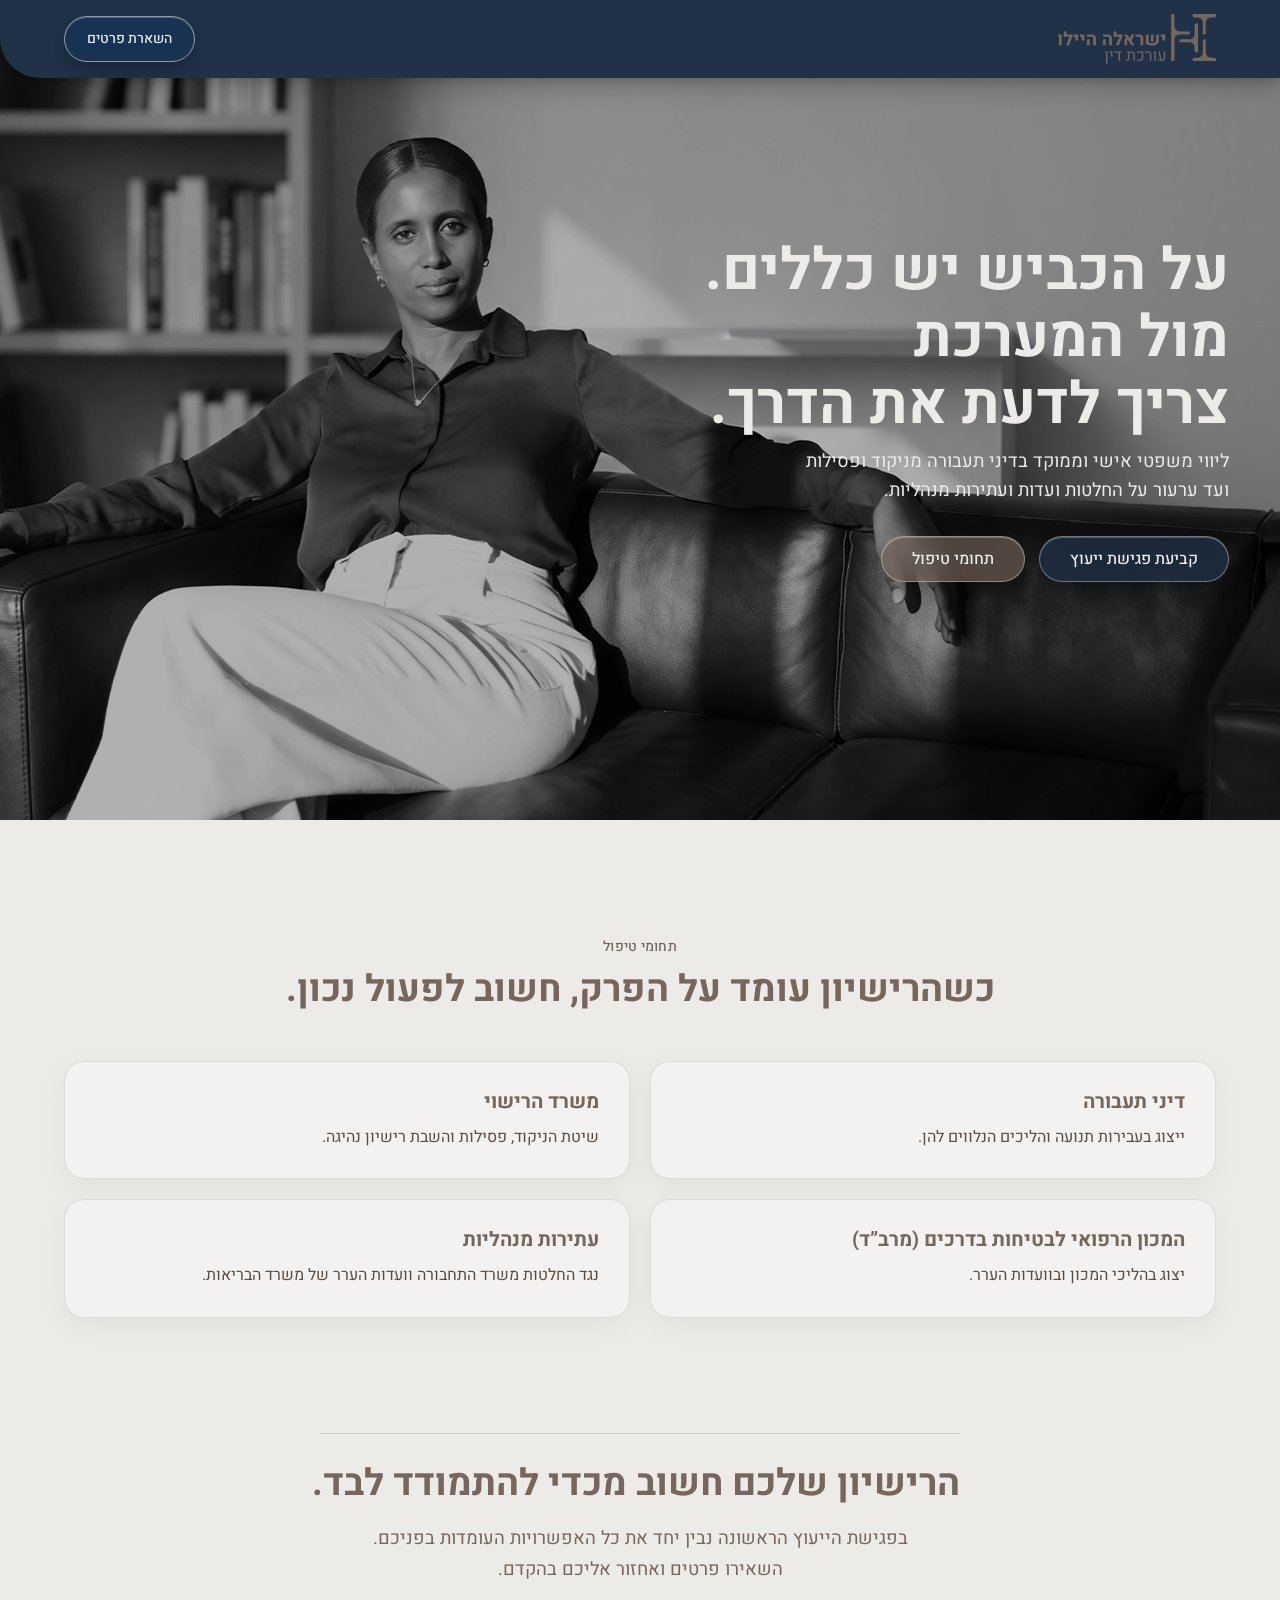
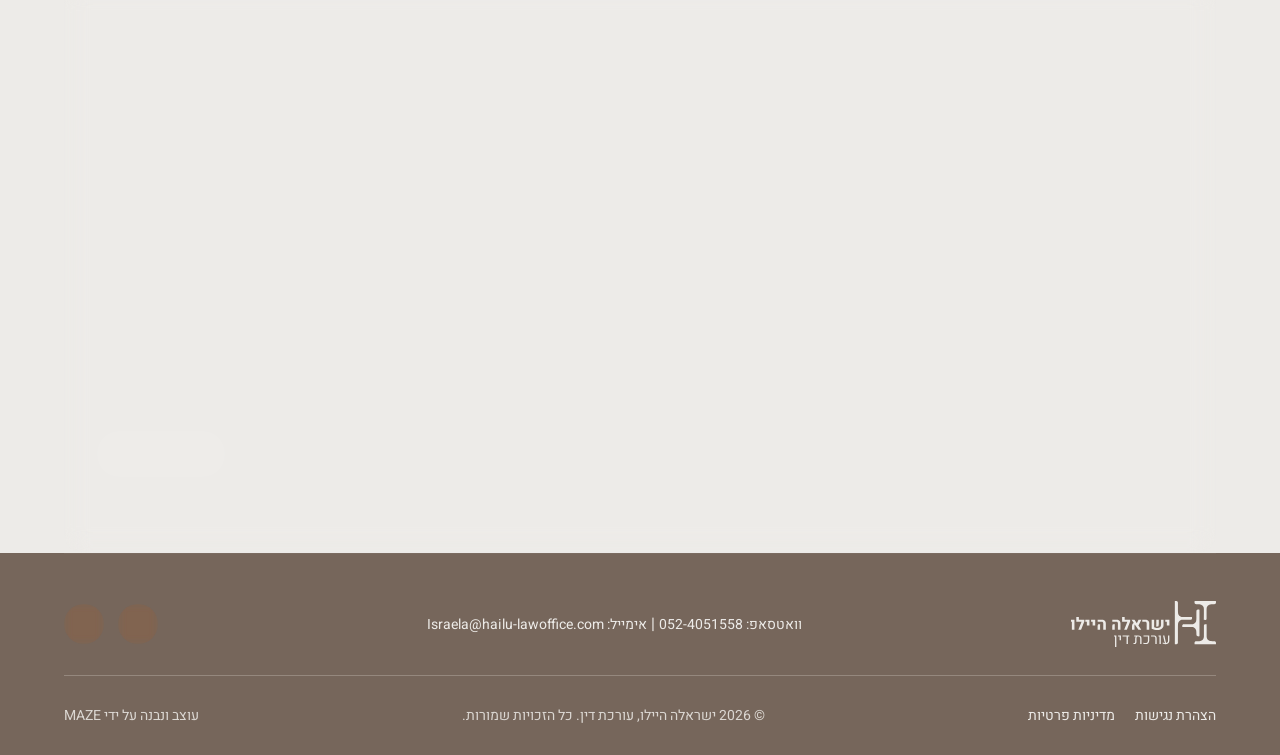
==== commit ea04fbf1: "Update index.html סופי מחיקת פלייסהולדר 2" ====
--- a/index.html
+++ b/index.html
@@ -12,7 +12,7 @@
   <meta name="viewport" content="width=device-width, initial-scale=1">
   <title>ישראלה היילו | עורכת דין לדיני תעבורה</title>
   <meta name="description" content="ליווי משפטי אישי וממוקד בדיני תעבורה — פסילות רישיון, ועדות ערר, מרכ״ד ועתירות מנהליות. עו״ד ישראלה היילו.">
-  <link rel="canonical" href="https://PLACEHOLDER-DOMAIN.co.il/">
+  <link rel="canonical" href="https://hailu-lawoffice.com/">
 
   <!-- Open Graph -->
   <meta property="og:type" content="website">
@@ -20,9 +20,9 @@
   <meta property="og:site_name" content="ישראלה היילו | עורכת דין">
   <meta property="og:title" content="ישראלה היילו | עורכת דין לדיני תעבורה">
   <meta property="og:description" content="ליווי משפטי אישי וממוקד בדיני תעבורה — פסילות רישיון, ועדות ערר, מרב״ד ועתירות מנהליות.">
-  <meta property="og:url" content="https://PLACEHOLDER-DOMAIN.co.il/">
-  <meta property="og:image" content="https://PLACEHOLDER-DOMAIN.co.il/assets/images/hero-mobile.webp">
-
+  <meta property="og:url" content="https://hailu-lawoffice.com/">
+  <meta property="og:image" content="https://hailu-lawoffice.com/assets/images/hero-mobile.webp">
+  
   <link rel="icon" href="assets/icons/favicon-new.svg" type="image/svg+xml">
 
   <!-- Fonts: Heebo, weights 400/500/700 -->
